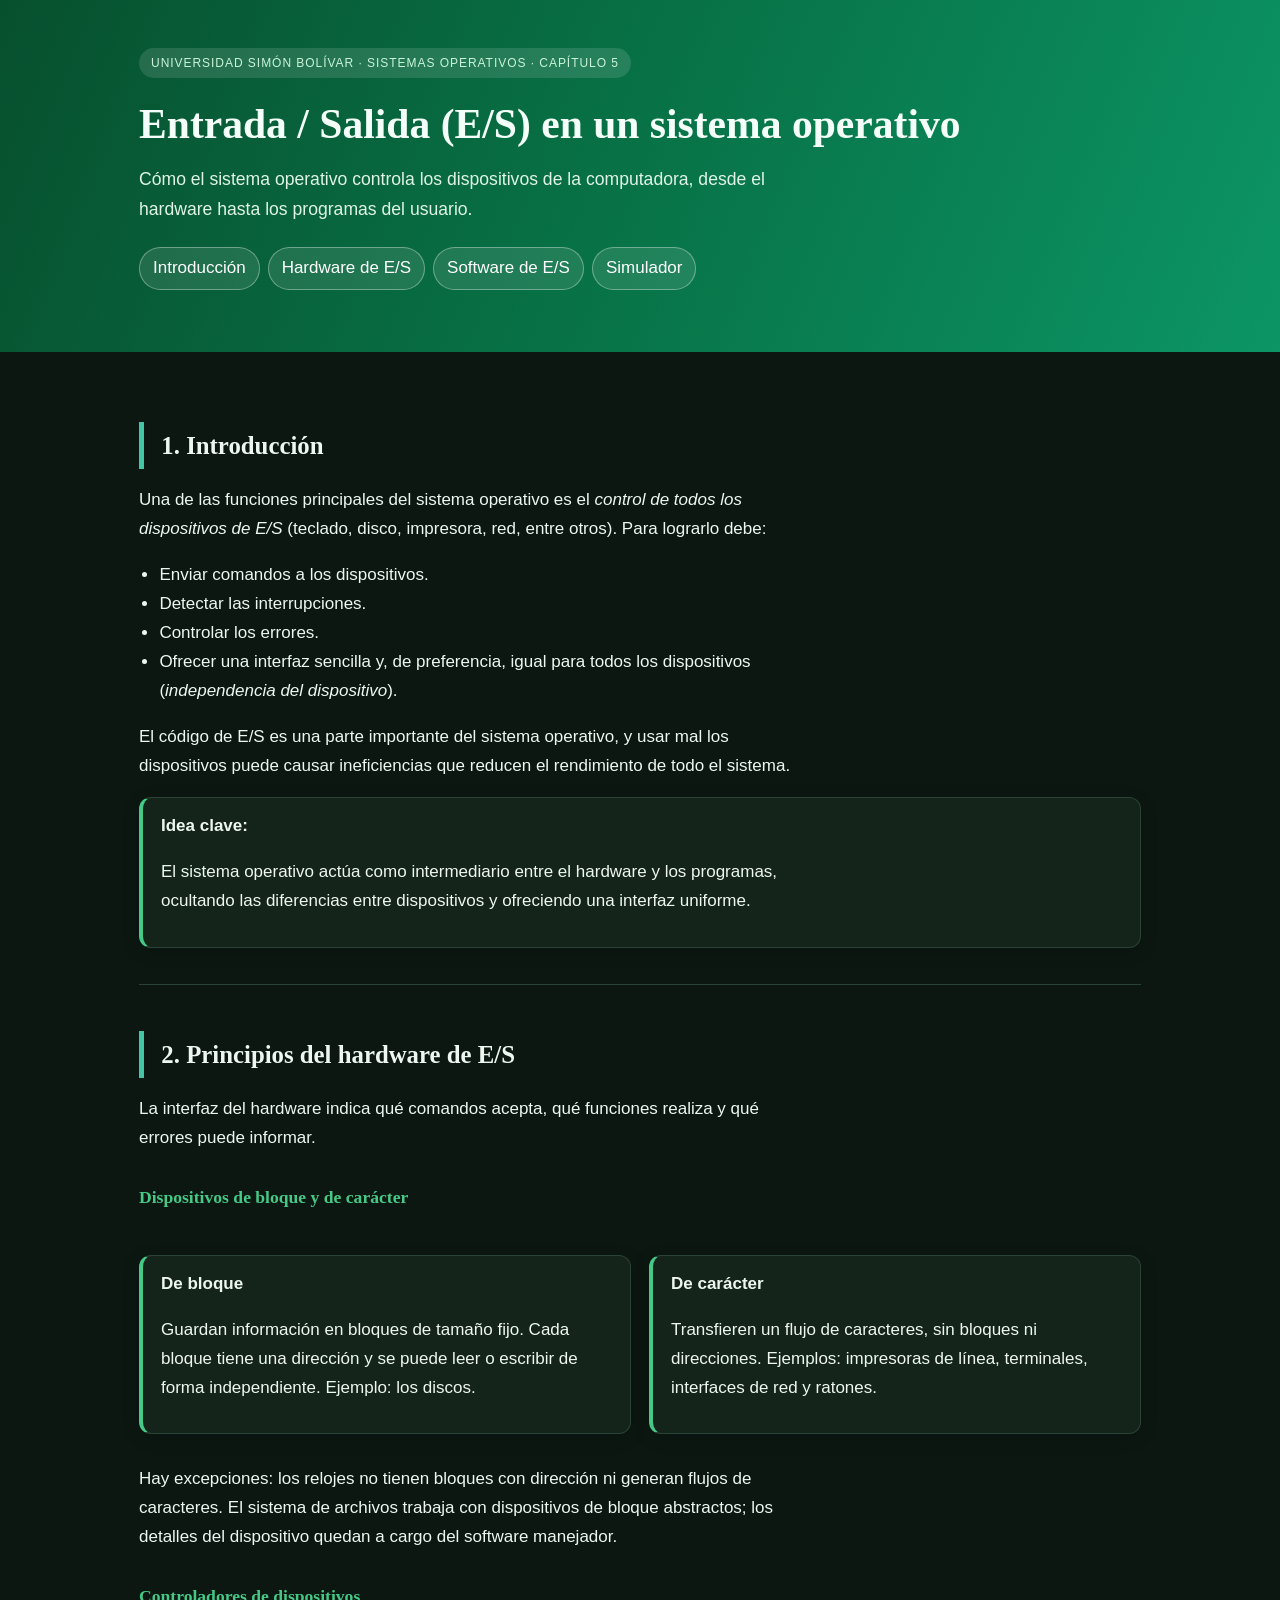
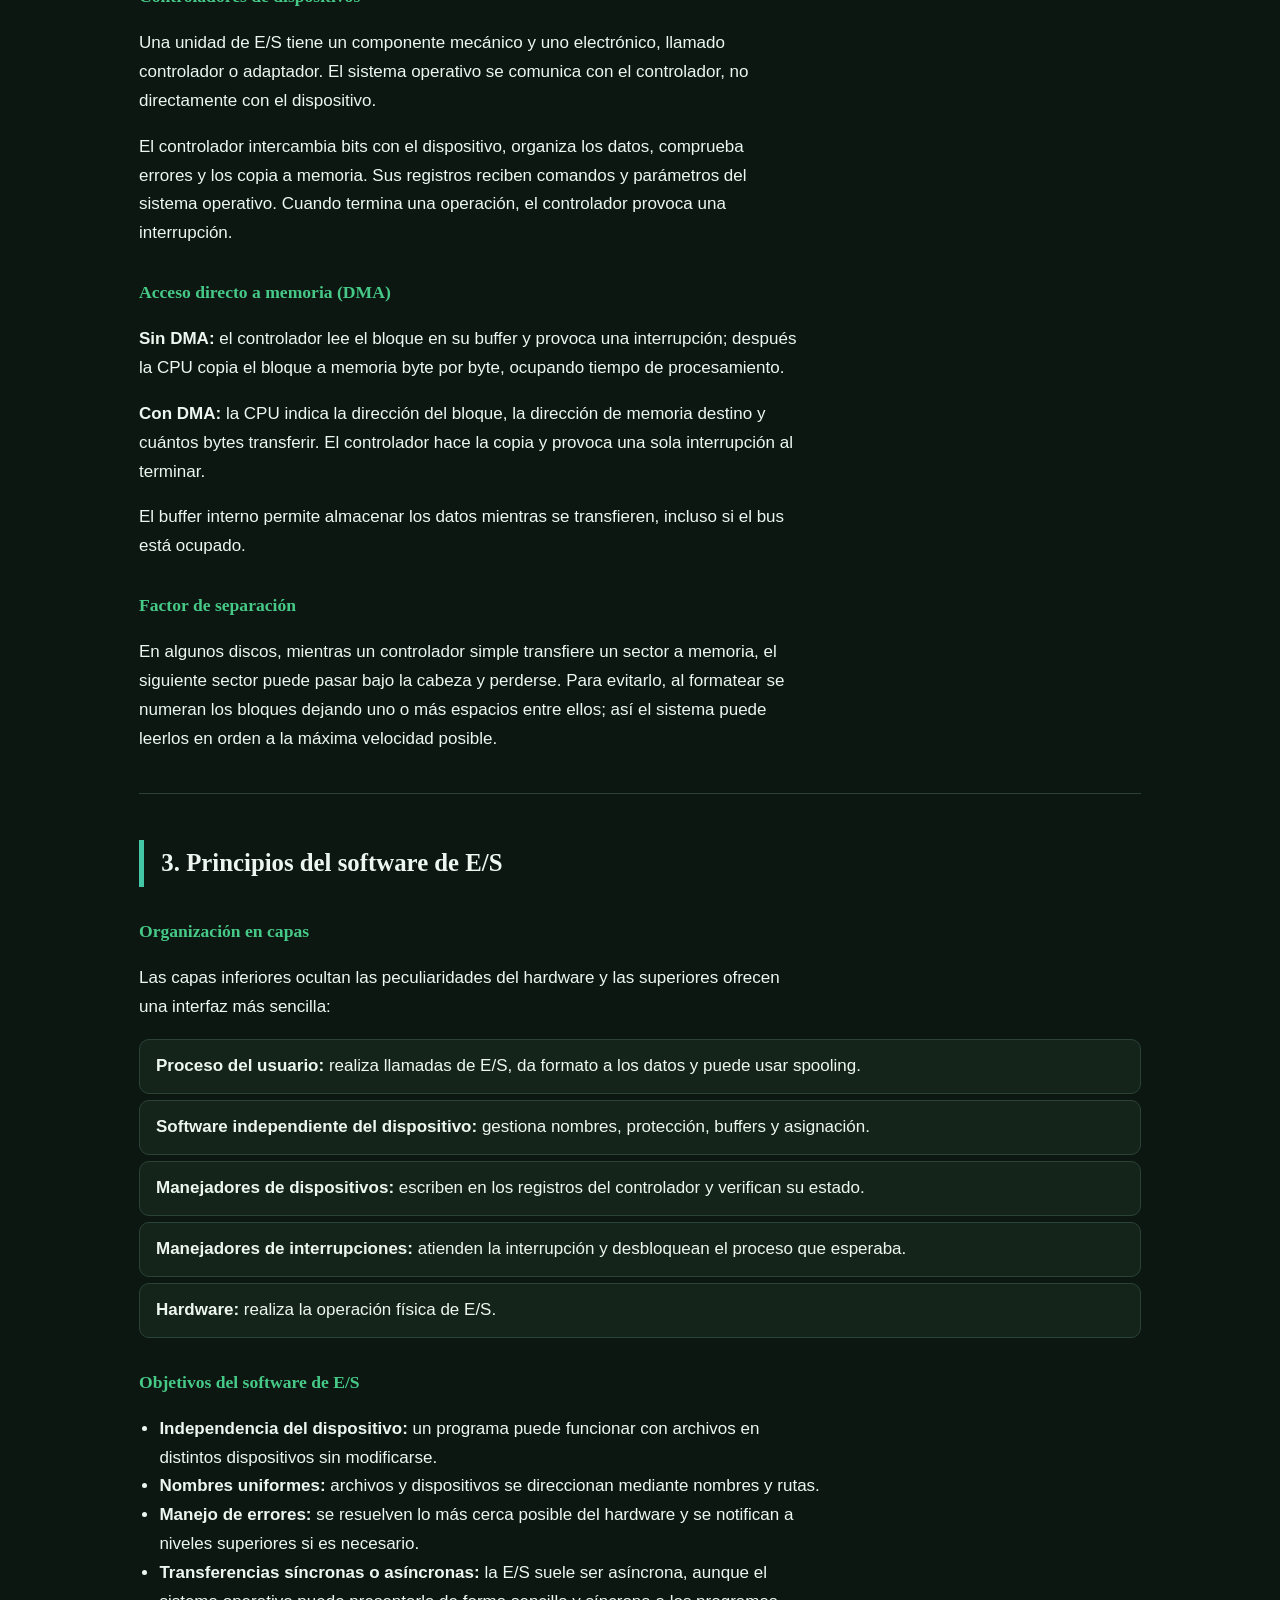
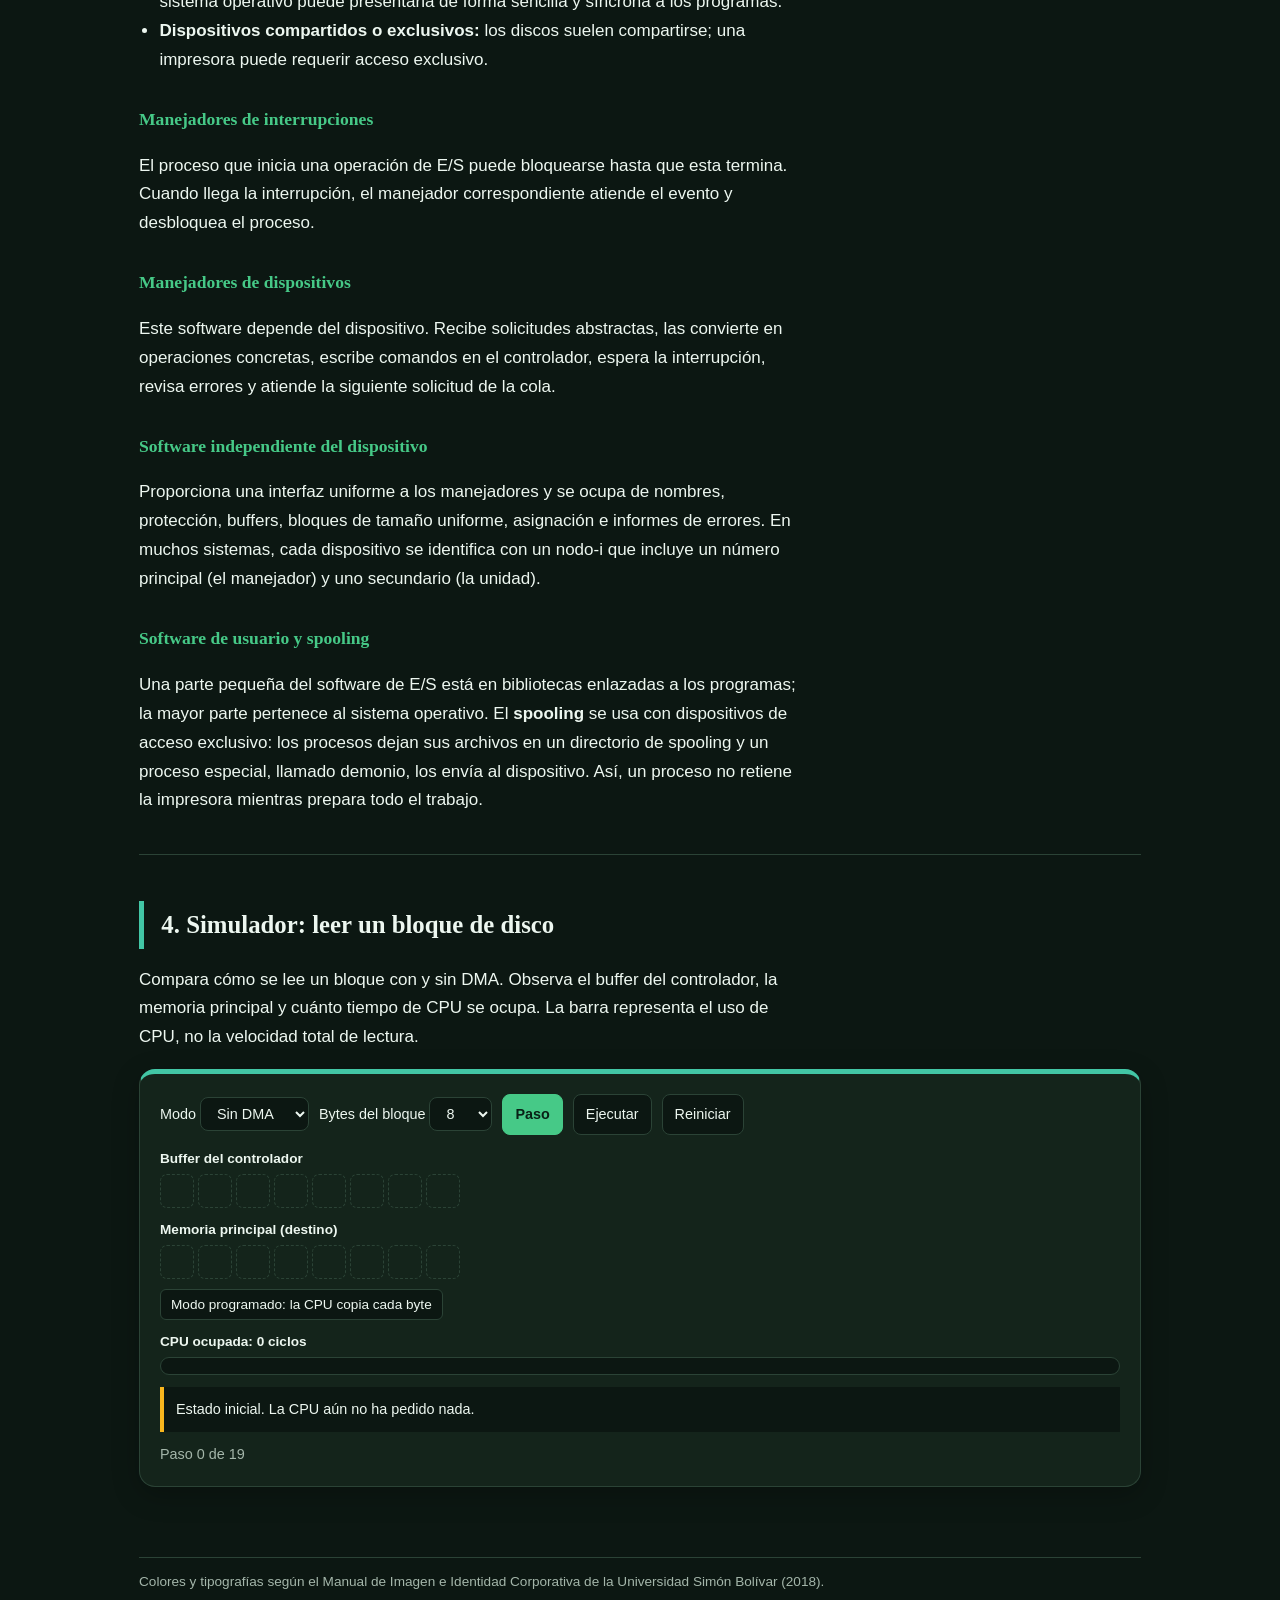
==== OVA ES/Index.html @ 35be3ac8 "mejora visuales" ====
<!DOCTYPE html>
<html lang="es">
<head>
  <meta charset="utf-8">
  <meta name="viewport" content="width=device-width, initial-scale=1">
  <title>Entrada / Salida en un sistema operativo</title>
  <link rel="stylesheet" href="partes/styles.css">
</head>
<body class="sim-page">
  <header class="hero">
    <div class="hero-inner">
      <div class="eyebrow">Universidad Simón Bolívar · Sistemas operativos · Capítulo 5</div>
      <h1>Entrada / Salida (E/S) en un sistema operativo</h1>
      <p class="lead">Cómo el sistema operativo controla los dispositivos de la computadora, desde el hardware hasta los programas del usuario.</p>
      <nav aria-label="Contenido del OVA">
        <div class="nav-links">
          <a href="#intro">Introducción</a>
          <a href="#hardware">Hardware de E/S</a>
          <a href="#software">Software de E/S</a>
          <a href="#simulador">Simulador</a>
        </div>
      </nav>
    </div>
  </header>

  <main class="index-wrap">
    <section id="intro">
      <h2>1. Introducción</h2>
      <p>Una de las funciones principales del sistema operativo es el <em>control de todos los dispositivos de E/S</em> (teclado, disco, impresora, red, entre otros). Para lograrlo debe:</p>
      <ul>
        <li>Enviar comandos a los dispositivos.</li>
        <li>Detectar las interrupciones.</li>
        <li>Controlar los errores.</li>
        <li>Ofrecer una interfaz sencilla y, de preferencia, igual para todos los dispositivos (<em>independencia del dispositivo</em>).</li>
      </ul>
      <p>El código de E/S es una parte importante del sistema operativo, y usar mal los dispositivos puede causar ineficiencias que reducen el rendimiento de todo el sistema.</p>
      <div class="box">
        <strong>Idea clave:</strong>
        <p>El sistema operativo actúa como intermediario entre el hardware y los programas, ocultando las diferencias entre dispositivos y ofreciendo una interfaz uniforme.</p>
      </div>
    </section>

    <section id="hardware">
      <h2>2. Principios del hardware de E/S</h2>
      <p>La interfaz del hardware indica qué comandos acepta, qué funciones realiza y qué errores puede informar.</p>

      <h3>Dispositivos de bloque y de carácter</h3>
      <div class="grid">
        <div class="box">
          <strong>De bloque</strong>
          <p>Guardan información en bloques de tamaño fijo. Cada bloque tiene una dirección y se puede leer o escribir de forma independiente. Ejemplo: los discos.</p>
        </div>
        <div class="box">
          <strong>De carácter</strong>
          <p>Transfieren un flujo de caracteres, sin bloques ni direcciones. Ejemplos: impresoras de línea, terminales, interfaces de red y ratones.</p>
        </div>
      </div>
      <p>Hay excepciones: los relojes no tienen bloques con dirección ni generan flujos de caracteres. El sistema de archivos trabaja con dispositivos de bloque abstractos; los detalles del dispositivo quedan a cargo del software manejador.</p>

      <h3>Controladores de dispositivos</h3>
      <p>Una unidad de E/S tiene un componente mecánico y uno electrónico, llamado controlador o adaptador. El sistema operativo se comunica con el controlador, no directamente con el dispositivo.</p>
      <p>El controlador intercambia bits con el dispositivo, organiza los datos, comprueba errores y los copia a memoria. Sus registros reciben comandos y parámetros del sistema operativo. Cuando termina una operación, el controlador provoca una interrupción.</p>

      <h3>Acceso directo a memoria (DMA)</h3>
      <p><strong>Sin DMA:</strong> el controlador lee el bloque en su buffer y provoca una interrupción; después la CPU copia el bloque a memoria byte por byte, ocupando tiempo de procesamiento.</p>
      <p><strong>Con DMA:</strong> la CPU indica la dirección del bloque, la dirección de memoria destino y cuántos bytes transferir. El controlador hace la copia y provoca una sola interrupción al terminar.</p>
      <p>El buffer interno permite almacenar los datos mientras se transfieren, incluso si el bus está ocupado.</p>

      <h3>Factor de separación</h3>
      <p>En algunos discos, mientras un controlador simple transfiere un sector a memoria, el siguiente sector puede pasar bajo la cabeza y perderse. Para evitarlo, al formatear se numeran los bloques dejando uno o más espacios entre ellos; así el sistema puede leerlos en orden a la máxima velocidad posible.</p>
    </section>

    <section id="software">
      <h2>3. Principios del software de E/S</h2>

      <h3>Organización en capas</h3>
      <p>Las capas inferiores ocultan las peculiaridades del hardware y las superiores ofrecen una interfaz más sencilla:</p>
      <div class="layers">
        <div class="item"><strong>Proceso del usuario:</strong> realiza llamadas de E/S, da formato a los datos y puede usar spooling.</div>
        <div class="item"><strong>Software independiente del dispositivo:</strong> gestiona nombres, protección, buffers y asignación.</div>
        <div class="item"><strong>Manejadores de dispositivos:</strong> escriben en los registros del controlador y verifican su estado.</div>
        <div class="item"><strong>Manejadores de interrupciones:</strong> atienden la interrupción y desbloquean el proceso que esperaba.</div>
        <div class="item"><strong>Hardware:</strong> realiza la operación física de E/S.</div>
      </div>

      <h3>Objetivos del software de E/S</h3>
      <ul>
        <li><strong>Independencia del dispositivo:</strong> un programa puede funcionar con archivos en distintos dispositivos sin modificarse.</li>
        <li><strong>Nombres uniformes:</strong> archivos y dispositivos se direccionan mediante nombres y rutas.</li>
        <li><strong>Manejo de errores:</strong> se resuelven lo más cerca posible del hardware y se notifican a niveles superiores si es necesario.</li>
        <li><strong>Transferencias síncronas o asíncronas:</strong> la E/S suele ser asíncrona, aunque el sistema operativo puede presentarla de forma sencilla y síncrona a los programas.</li>
        <li><strong>Dispositivos compartidos o exclusivos:</strong> los discos suelen compartirse; una impresora puede requerir acceso exclusivo.</li>
      </ul>

      <h3>Manejadores de interrupciones</h3>
      <p>El proceso que inicia una operación de E/S puede bloquearse hasta que esta termina. Cuando llega la interrupción, el manejador correspondiente atiende el evento y desbloquea el proceso.</p>

      <h3>Manejadores de dispositivos</h3>
      <p>Este software depende del dispositivo. Recibe solicitudes abstractas, las convierte en operaciones concretas, escribe comandos en el controlador, espera la interrupción, revisa errores y atiende la siguiente solicitud de la cola.</p>

      <h3>Software independiente del dispositivo</h3>
      <p>Proporciona una interfaz uniforme a los manejadores y se ocupa de nombres, protección, buffers, bloques de tamaño uniforme, asignación e informes de errores. En muchos sistemas, cada dispositivo se identifica con un nodo-i que incluye un número principal (el manejador) y uno secundario (la unidad).</p>

      <h3>Software de usuario y spooling</h3>
      <p>Una parte pequeña del software de E/S está en bibliotecas enlazadas a los programas; la mayor parte pertenece al sistema operativo. El <strong>spooling</strong> se usa con dispositivos de acceso exclusivo: los procesos dejan sus archivos en un directorio de spooling y un proceso especial, llamado demonio, los envía al dispositivo. Así, un proceso no retiene la impresora mientras prepara todo el trabajo.</p>
    </section>

    <section id="simulador">
      <h2>4. Simulador: leer un bloque de disco</h2>
      <p>Compara cómo se lee un bloque con y sin DMA. Observa el buffer del controlador, la memoria principal y cuánto tiempo de CPU se ocupa. La barra representa el uso de CPU, no la velocidad total de lectura.</p>

      <div class="sim">
        <div class="ctl">
          <label>Modo
            <select id="mode">
              <option value="nodma">Sin DMA</option>
              <option value="dma">Con DMA</option>
            </select>
          </label>
          <label>Bytes del bloque
            <select id="n">
              <option>4</option>
              <option selected>8</option>
              <option>12</option>
              <option>16</option>
            </select>
          </label>
          <button id="step" class="main">Paso</button>
          <button id="run">Ejecutar</button>
          <button id="reset">Reiniciar</button>
        </div>
        <div class="row"><b>Buffer del controlador</b><div class="cells" id="buf"></div></div>
        <div class="row"><b>Memoria principal (destino)</b><div class="cells" id="mem"></div></div>
        <div class="row regs" id="regs"></div>
        <div class="row"><b>CPU ocupada: <span id="cpuTxt">0</span> ciclos</b><div class="bar"><i id="cpuBar"></i></div></div>
        <div id="msg" aria-live="polite">Pulsa «Paso» o «Ejecutar» para comenzar.</div>
        <div id="res"></div>
      </div>
    </section>

    <footer>Colores y tipografías según el Manual de Imagen e Identidad Corporativa de la Universidad Simón Bolívar (2018).</footer>
  </main>

  <script>
    var $ = function(id){ return document.getElementById(id); };
    var steps = [], idx = 0, timer = null;

    function build() {
      stop();
      var n = Number($('n').value), dma = $('mode').value === 'dma';
      steps = [];
      var s = { buf: 0, mem: 0, cnt: n, addr: 0, cpu: 0, msg: 'Estado inicial. La CPU aún no ha pedido nada.' };
      function push(o){ s = Object.assign({}, s, o); steps.push(s); }
      steps.push(s);

      if (dma) {
        push({ cpu: s.cpu + 1, msg: 'La CPU escribe en el controlador la dirección del bloque en disco (1 ciclo).' });
        push({ cpu: s.cpu + 1, msg: 'La CPU escribe la dirección de memoria destino (1 ciclo más).' });
        push({ cpu: s.cpu + 1, msg: 'La CPU escribe el número de bytes por transferir (' + n + '). Con esto queda libre para otro trabajo.' });
        for (var i = 1; i <= n; i++) push({ buf: i, msg: 'El controlador lee el bloque a su buffer interno (' + i + '/' + n + '). La CPU está libre.' });
        push({ msg: 'El controlador comprueba la suma de verificación y confirma que no hubo errores de lectura.' });
        for (var j = 1; j <= n; j++) push({ mem: j, addr: j, cnt: n - j, msg: 'DMA copia el byte ' + j + ' a memoria, incrementa la dirección y decrementa el contador. La CPU sigue libre.' });
        push({ cpu: s.cpu + 1, msg: 'El contador llegó a 0: el controlador provoca una interrupción. El bloque ya está en memoria.' });
      } else {
        push({ cpu: s.cpu + 1, msg: 'La CPU envía el comando de lectura al controlador.' });
        for (var i = 1; i <= n; i++) push({ buf: i, msg: 'El controlador lee el bloque a su buffer interno (' + i + '/' + n + ').' });
        push({ msg: 'El controlador comprueba la suma de verificación y confirma que no hubo errores.' });
        push({ cpu: s.cpu + 1, msg: 'El controlador provoca una interrupción. El sistema operativo toma el control de la CPU.' });
        for (var j = 1; j <= n; j++) push({ mem: j, cpu: s.cpu + 1, msg: 'La CPU lee el byte ' + j + ' del registro del controlador y lo guarda en memoria.' });
      }

      idx = 0;
      draw();
    }

    function cells(el, k, n) {
      el.innerHTML = '';
      for (var i = 0; i < n; i++) {
        var d = document.createElement('div');
        d.className = 'c' + (i < k ? ' on' : '');
        d.textContent = i < k ? 'B' + (i + 1) : '';
        el.appendChild(d);
      }
    }

    function draw() {
      var n = Number($('n').value), s = steps[idx], totalCpu = steps[steps.length - 1].cpu;
      cells($('buf'), s.buf, n);
      cells($('mem'), s.mem, n);
      var dma = $('mode').value === 'dma';
      $('regs').innerHTML = dma
        ? '<span>Dirección DMA: ' + s.addr + '</span><span>Contador DMA: ' + s.cnt + '</span>'
        : '<span>Modo programado: la CPU copia cada byte</span>';
      $('cpuTxt').textContent = s.cpu;
      $('cpuBar').style.width = Math.min(100, (s.cpu / (n + 2)) * 100) + '%';
      $('msg').textContent = s.msg;
      var done = idx === steps.length - 1;
      $('res').textContent = done
        ? 'Terminado. Tiempo de CPU usado: ' + totalCpu + ' ciclos' + (dma ? ' (no crece con el tamaño del bloque).' : ' (crece con cada byte copiado).')
        : 'Paso ' + idx + ' de ' + (steps.length - 1);
    }

    function next() {
      if (idx < steps.length - 1) {
        idx += 1;
        draw();
        return true;
      }
      stop();
      return false;
    }

    function stop() {
      if (timer) {
        clearInterval(timer);
        timer = null;
        $('run').textContent = 'Ejecutar';
      }
    }

    $('step').onclick = function(){ stop(); next(); };
    $('run').onclick = function(){
      if (timer) { stop(); return; }
      if (idx >= steps.length - 1) idx = 0;
      $('run').textContent = 'Pausar';
      timer = setInterval(next, 500);
    };
    $('reset').onclick = build;
    $('mode').onchange = build;
    $('n').onchange = build;
    build();
  </script>
</body>
</html>
---- OVA ES/partes/styles.css ----
:root {
  --bg: #0c1712;
  --fg: #edf7f0;
  --mut: #a4b6aa;
  --card: #14241b;
  --line: #2b4336;
  --ac: #46c987;
  --ac2: #42c6a5;
  --warn: #f9b61d;
  --cpu: #ee7d2c;
  --ok: #09843b;
}

* { box-sizing: border-box; }
body {
  margin: 0;
  background: var(--bg);
  color: var(--fg);
  font: 17px/1.7 Helvetica, Arial, sans-serif;
}

body.sim-page {
  background: var(--bg);
}

.hero {
  color: #f3fff8;
  background: linear-gradient(112deg, #07502e 0%, #087448 52%, #0c9566 100%);
}
.hero-inner {
  max-width: 1050px;
  margin: 0 auto;
  padding: 48px 24px 42px;
}
.hero .eyebrow {
  color: #c9f4d9;
  background: rgba(255,255,255,.12);
}
.hero h1 {
  max-width: 900px;
  margin-top: .55em;
}
.hero .lead {
  max-width: 700px;
  color: #e0f4e8;
}
.hero nav { margin-top: 22px; }
.hero .nav-links { gap: 8px; }
.hero .nav-links a {
  padding: 6px 13px;
  border: 1px solid rgba(255,255,255,.35);
  border-radius: 999px;
  color: #fff;
  background: rgba(255,255,255,.1);
}
.hero .nav-links a:hover {
  background: rgba(255,255,255,.2);
  text-decoration: none;
}

.wrap {
  max-width: 820px;
  margin: 0 auto;
  padding: 36px 20px 90px;
}

.index-wrap {
  max-width: 1050px;
  margin: 0 auto;
  padding: 24px 24px 70px;
}

nav { margin-bottom: 20px; }
.nav-links {
  display: flex;
  flex-wrap: wrap;
  gap: 10px;
}
.nav-links a {
  color: var(--ac);
  text-decoration: none;
}
.nav-links a:hover { text-decoration: underline; }

.eyebrow {
  display: inline-block;
  font-size: .75rem;
  letter-spacing: .08em;
  text-transform: uppercase;
  color: var(--ac);
  background: rgba(9,132,59,.08);
  padding: 5px 12px;
  border-radius: 999px;
}

h1, h2, h3 {
  font-family: 'Palatino Linotype', Palatino, 'Book Antiqua', serif;
}

h1 {
  font-size: 2.6rem;
  line-height: 1.12;
  margin: .5em 0 .3em;
}

h2 {
  font-size: 1.55rem;
  margin: 1.7em 0 .6em;
  padding: .1em 0 .1em .7em;
  border-left: 5px solid var(--ac2);
}

.index-wrap section {
  padding: 4px 0 22px;
  border-bottom: 1px solid var(--line);
}
.index-wrap section:last-of-type { border-bottom: 0; }

h3 {
  font-size: 1.1rem;
  margin: 1.7em 0 .3em;
  color: var(--ac);
}

.lead {
  color: var(--mut);
  font-size: 1.1rem;
}

p, li { max-width: 70ch; }
ul { padding-left: 1.2em; }

.grid {
  display: grid;
  grid-template-columns: repeat(auto-fit, minmax(240px, 1fr));
  gap: 18px;
  margin-top: 28px;
}

.card {
  display: block;
  padding: 18px;
  border: 1px solid var(--line);
  border-left: 4px solid var(--ac2);
  background: var(--card);
  border-radius: 12px;
  color: var(--fg);
  text-decoration: none;
  box-shadow: 0 2px 10px rgba(0,0,0,.04);
  transition: transform .15s ease, border-color .15s ease;
}
.card:hover {
  transform: translateY(-2px);
  border-color: var(--ac);
}
.card strong { font-size: 1.15rem; }
.card p {
  margin: .5em 0 0;
  color: var(--mut);
}

.box {
  background: var(--card);
  border: 1px solid var(--line);
  border-left: 4px solid var(--ac);
  border-radius: 12px;
  padding: 14px 18px;
  margin: 14px 0;
  box-shadow: 0 4px 18px rgba(0,0,0,.16);
}

.layers {
  display: flex;
  flex-direction: column;
  gap: 6px;
  margin: 18px 0;
}
.layers .item {
  padding: 12px 16px;
  border: 1px solid var(--line);
  border-radius: 10px;
  background: var(--card);
}

.sim {
  background: var(--card);
  border: 1px solid var(--line);
  border-top: 5px solid var(--ac2);
  border-radius: 16px;
  padding: 20px;
  box-shadow: 0 8px 28px rgba(0,0,0,.24);
}
.ctl {
  display: flex;
  flex-wrap: wrap;
  gap: 10px;
  align-items: center;
  font-size: .9rem;
  margin-bottom: 12px;
}
.ctl select,
.ctl button {
  font: inherit;
  padding: 7px 12px;
  border-radius: 8px;
  border: 1px solid var(--line);
  background: var(--bg);
  color: var(--fg);
  cursor: pointer;
}
.ctl button.main {
  background: var(--ac);
  color: #092116;
  border-color: var(--ac);
  font-weight: 600;
}
.ctl button:hover { filter: brightness(1.12); }

.row {
  margin: 10px 0;
  font-size: .85rem;
}
.row b { display: block; margin-bottom: 4px; }

.cells {
  display: flex;
  flex-wrap: wrap;
  gap: 4px;
}
.c {
  width: 34px;
  height: 34px;
  border: 1px dashed var(--line);
  border-radius: 7px;
  display: grid;
  place-items: center;
  font-size: .75rem;
  color: var(--mut);
}
.c.on {
  background: var(--ok);
  color: #092116;
  border: 1px solid var(--ok);
  font-weight: 600;
}

.regs {
  display: flex;
  gap: 18px;
  flex-wrap: wrap;
}
.regs span {
  background: var(--bg);
  border: 1px solid var(--line);
  border-radius: 6px;
  padding: 3px 10px;
}

.bar {
  height: 18px;
  background: var(--bg);
  border: 1px solid var(--line);
  border-radius: 99px;
  overflow: hidden;
}
.bar i {
  display: block;
  height: 100%;
  background: linear-gradient(90deg, var(--warn), var(--cpu));
  width: 0;
  transition: width .25s;
}

#msg {
  margin-top: 12px;
  padding: 10px 12px;
  border-left: 4px solid var(--warn);
  background: var(--bg);
  font-size: .9rem;
  min-height: 3em;
}
#res {
  font-size: .9rem;
  margin-top: 10px;
  color: var(--mut);
}

footer {
  margin-top: 48px;
  padding-top: 12px;
  border-top: 1px solid var(--line);
  color: var(--mut);
  font-size: .85rem;
}

.index-footer {
  margin-top: 40px;
  padding-top: 18px;
  border-top: 1px solid var(--line);
  color: var(--mut);
  font-size: .9rem;
}

nav a {
  color: var(--ac);
  text-decoration: none;
}

@media (prefers-reduced-motion: reduce) {
  .bar i { transition: none; }
}
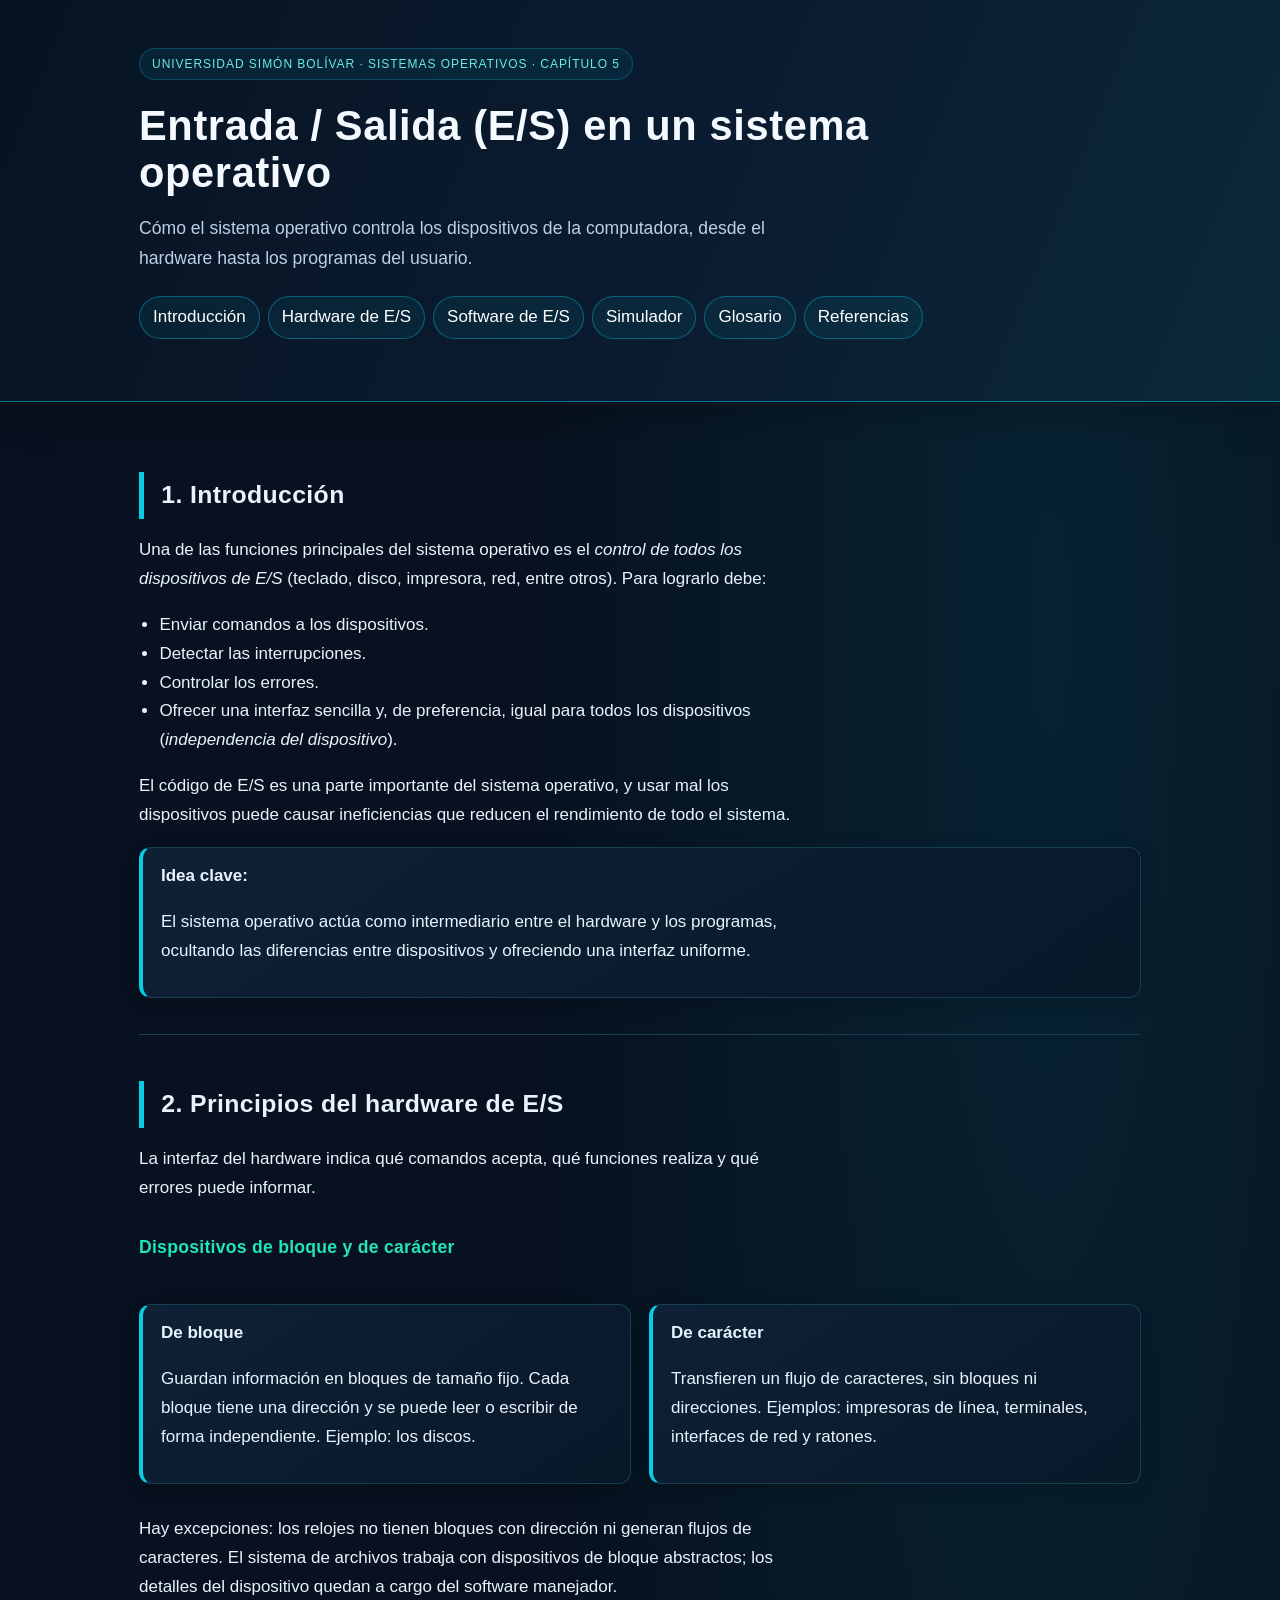
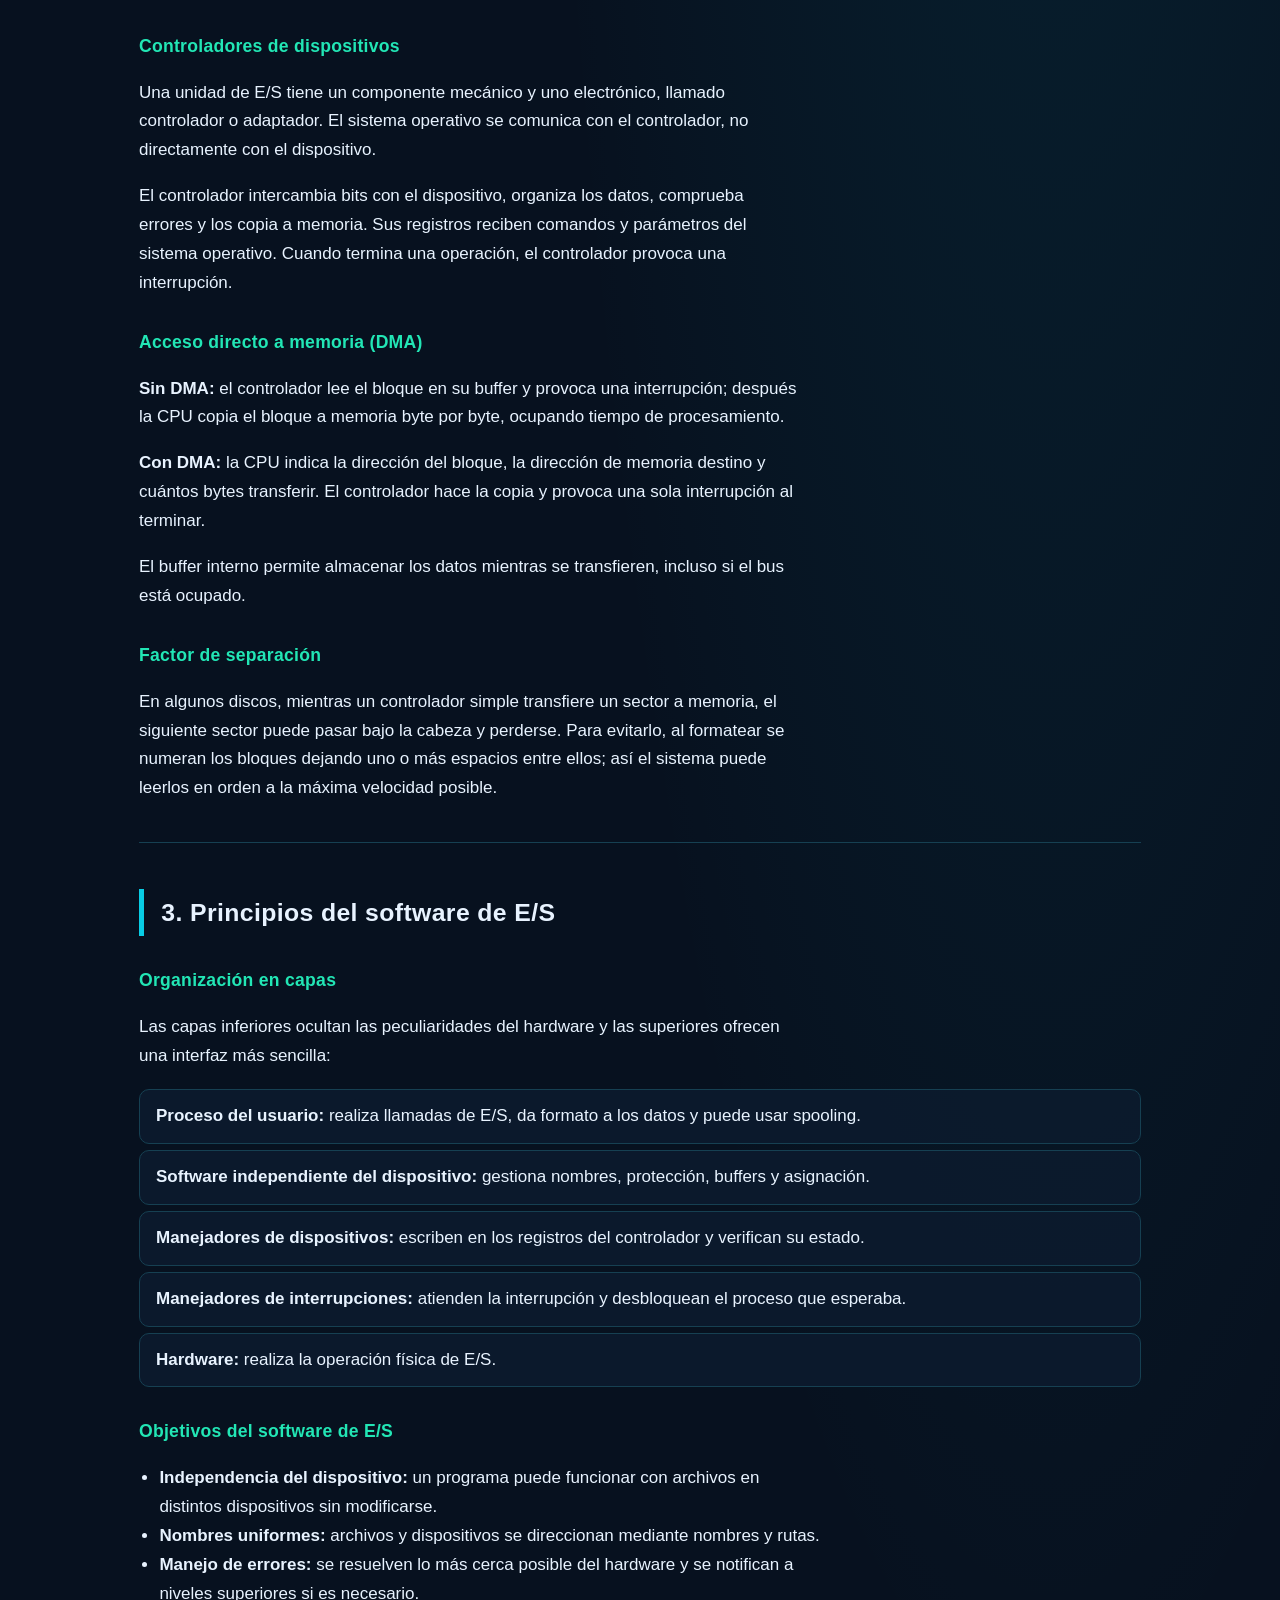
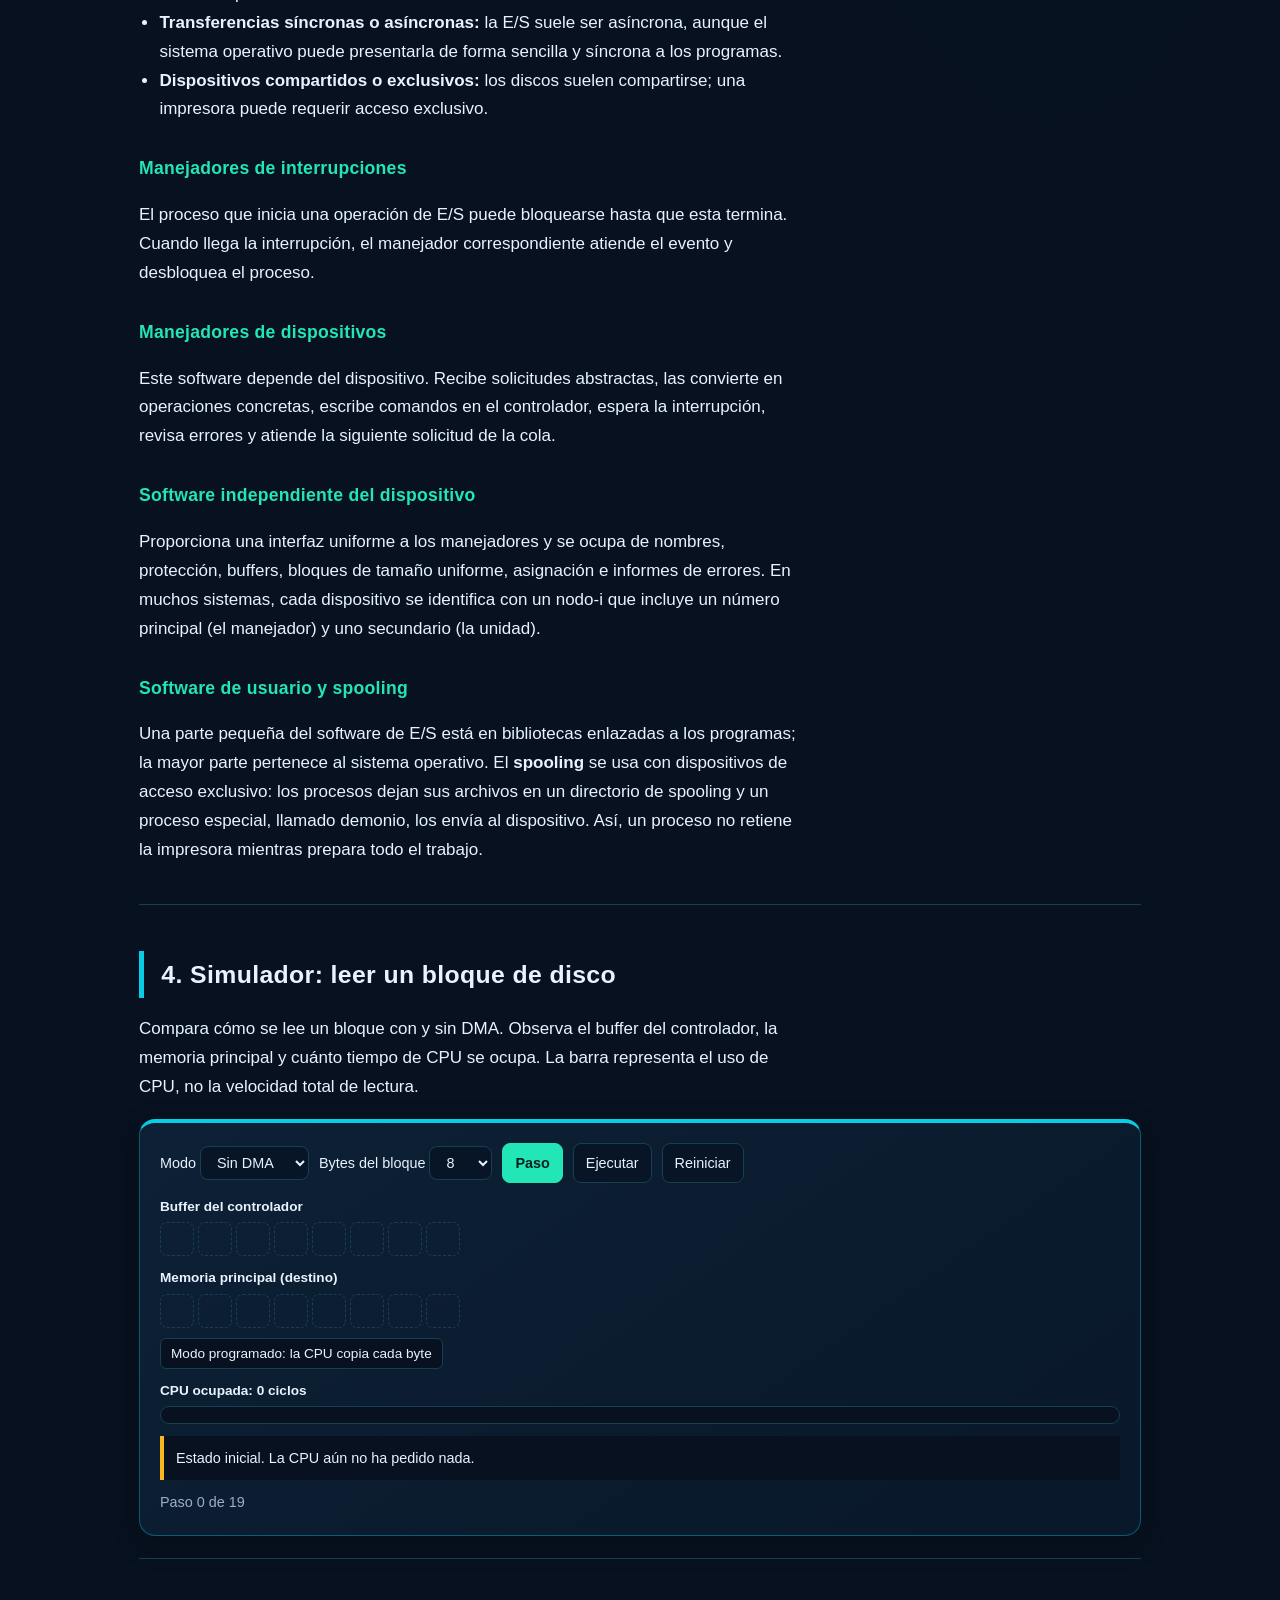
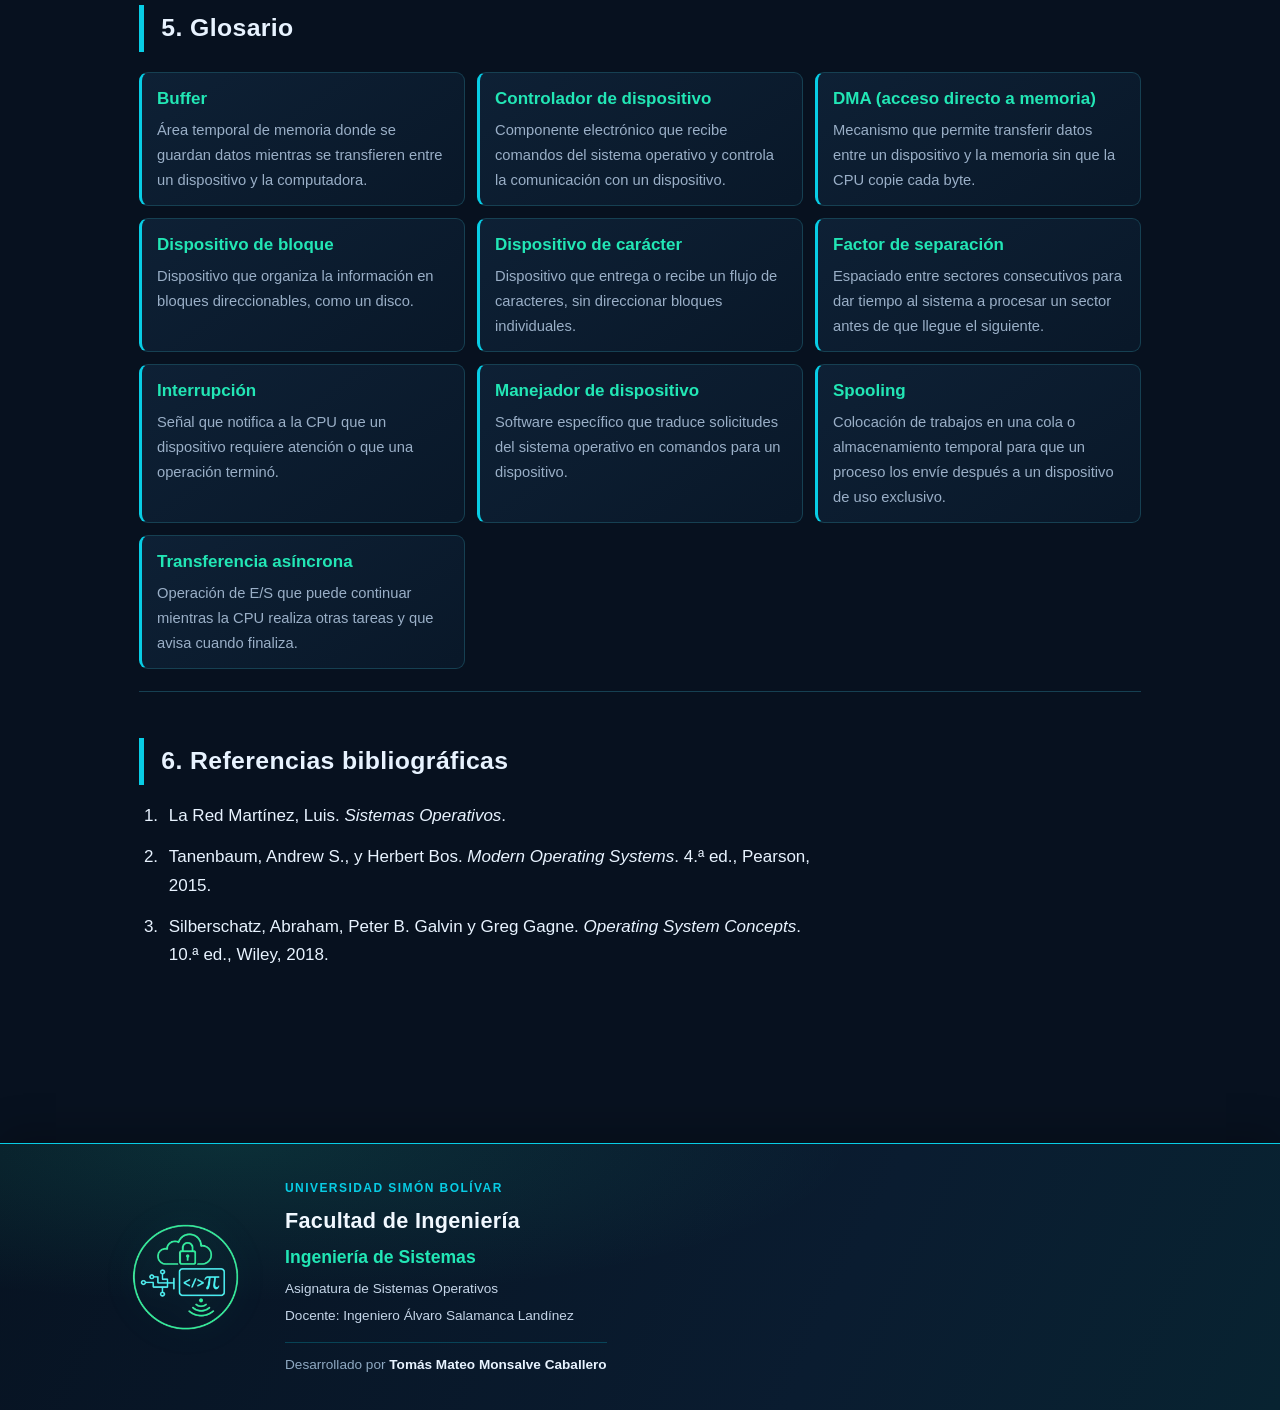
==== commit a836ed5d: "V2" ====
--- a/OVA ES/Index.html
+++ b/OVA ES/Index.html
@@ -4,7 +4,7 @@
   <meta charset="utf-8">
   <meta name="viewport" content="width=device-width, initial-scale=1">
   <title>Entrada / Salida en un sistema operativo</title>
-  <link rel="stylesheet" href="partes/styles.css">
+  <link rel="stylesheet" href="styles.css">
 </head>
 <body class="sim-page">
   <header class="hero">
@@ -18,6 +18,8 @@
           <a href="#hardware">Hardware de E/S</a>
           <a href="#software">Software de E/S</a>
           <a href="#simulador">Simulador</a>
+          <a href="#glosario">Glosario</a>
+          <a href="#referencias">Referencias</a>
         </div>
       </nav>
     </div>
@@ -138,8 +140,76 @@
       </div>
     </section>
 
-    <footer>Colores y tipografías según el Manual de Imagen e Identidad Corporativa de la Universidad Simón Bolívar (2018).</footer>
+    <section id="glosario">
+      <h2>5. Glosario</h2>
+      <dl class="glossary">
+        <div>
+          <dt>Buffer</dt>
+          <dd>Área temporal de memoria donde se guardan datos mientras se transfieren entre un dispositivo y la computadora.</dd>
+        </div>
+        <div>
+          <dt>Controlador de dispositivo</dt>
+          <dd>Componente electrónico que recibe comandos del sistema operativo y controla la comunicación con un dispositivo.</dd>
+        </div>
+        <div>
+          <dt>DMA (acceso directo a memoria)</dt>
+          <dd>Mecanismo que permite transferir datos entre un dispositivo y la memoria sin que la CPU copie cada byte.</dd>
+        </div>
+        <div>
+          <dt>Dispositivo de bloque</dt>
+          <dd>Dispositivo que organiza la información en bloques direccionables, como un disco.</dd>
+        </div>
+        <div>
+          <dt>Dispositivo de carácter</dt>
+          <dd>Dispositivo que entrega o recibe un flujo de caracteres, sin direccionar bloques individuales.</dd>
+        </div>
+        <div>
+          <dt>Factor de separación</dt>
+          <dd>Espaciado entre sectores consecutivos para dar tiempo al sistema a procesar un sector antes de que llegue el siguiente.</dd>
+        </div>
+        <div>
+          <dt>Interrupción</dt>
+          <dd>Señal que notifica a la CPU que un dispositivo requiere atención o que una operación terminó.</dd>
+        </div>
+        <div>
+          <dt>Manejador de dispositivo</dt>
+          <dd>Software específico que traduce solicitudes del sistema operativo en comandos para un dispositivo.</dd>
+        </div>
+        <div>
+          <dt>Spooling</dt>
+          <dd>Colocación de trabajos en una cola o almacenamiento temporal para que un proceso los envíe después a un dispositivo de uso exclusivo.</dd>
+        </div>
+        <div>
+          <dt>Transferencia asíncrona</dt>
+          <dd>Operación de E/S que puede continuar mientras la CPU realiza otras tareas y que avisa cuando finaliza.</dd>
+        </div>
+      </dl>
+    </section>
+
+    <section id="referencias">
+      <h2>6. Referencias bibliográficas</h2>
+      <ol class="references">
+        <li>La Red Martínez, Luis. <cite>Sistemas Operativos</cite>.</li>
+        <li>Tanenbaum, Andrew S., y Herbert Bos. <cite>Modern Operating Systems</cite>. 4.ª ed., Pearson, 2015.</li>
+        <li>Silberschatz, Abraham, Peter B. Galvin y Greg Gagne. <cite>Operating System Concepts</cite>. 10.ª ed., Wiley, 2018.</li>
+      </ol>
+    </section>
+
   </main>
+
+  <footer class="project-footer">
+    <div class="footer-inner">
+      <img class="footer-logo" src="logosist-removebg-preview.png" alt="Logo de Ingeniería de Sistemas">
+      <div class="footer-copy">
+        <p class="footer-eyebrow">Universidad Simón Bolívar</p>
+        <h2>Facultad de Ingeniería</h2>
+        <p class="footer-program">Ingeniería de Sistemas</p>
+        <p>Asignatura de Sistemas Operativos</p>
+        <p>Docente: Ingeniero Álvaro Salamanca Landínez</p>
+        <p class="footer-developer">Desarrollado por <strong>Tomás Mateo Monsalve Caballero</strong></p>
+      </div>
+    </div>
+  </footer>
 
   <script>
     var $ = function(id){ return document.getElementById(id); };
--- a/OVA ES/styles.css
+++ b/OVA ES/styles.css
@@ -0,0 +1,422 @@
+:root {
+  --bg: #07111f;
+  --fg: #e8f3ff;
+  --mut: #9aafc7;
+  --card: #0c1b2e;
+  --line: #164052;
+  --ac: #22e6b5;
+  --ac2: #08cde5;
+  --warn: #f9b61d;
+  --cpu: #ee7d2c;
+  --ok: #09843b;
+}
+
+* { box-sizing: border-box; }
+body {
+  margin: 0;
+  background:
+    radial-gradient(ellipse at 82% 10%, rgba(0, 205, 229, .09), transparent 35%),
+    var(--bg);
+  color: var(--fg);
+  font: 17px/1.7 Helvetica, Arial, sans-serif;
+}
+
+body.sim-page {
+  background-color: var(--bg);
+}
+
+.hero {
+  color: #f3f9ff;
+  background: linear-gradient(112deg, #071322 0%, #0b1c31 58%, #0a2939 100%);
+  border-bottom: 1px solid rgba(8, 205, 229, .55);
+  box-shadow: 0 12px 36px rgba(0, 0, 0, .22);
+}
+.hero-inner {
+  max-width: 1050px;
+  margin: 0 auto;
+  padding: 48px 24px 42px;
+}
+.hero .eyebrow {
+  color: #6de9e2;
+  background: rgba(8, 205, 229, .08);
+  border: 1px solid rgba(8, 205, 229, .24);
+}
+.hero h1 {
+  max-width: 900px;
+  margin-top: .55em;
+}
+.hero .lead {
+  max-width: 700px;
+  color: #bdcfe3;
+}
+.hero nav { margin-top: 22px; }
+.hero .nav-links { gap: 8px; }
+.hero .nav-links a {
+  padding: 6px 13px;
+  border: 1px solid rgba(8, 205, 229, .38);
+  border-radius: 999px;
+  color: #fff;
+  background: rgba(8, 205, 229, .07);
+}
+.hero .nav-links a:hover {
+  background: rgba(8, 205, 229, .18);
+  text-decoration: none;
+}
+
+.wrap {
+  max-width: 820px;
+  margin: 0 auto;
+  padding: 36px 20px 90px;
+}
+
+.index-wrap {
+  max-width: 1050px;
+  margin: 0 auto;
+  padding: 24px 24px 70px;
+}
+
+nav { margin-bottom: 20px; }
+.nav-links {
+  display: flex;
+  flex-wrap: wrap;
+  gap: 10px;
+}
+.nav-links a {
+  color: var(--ac);
+  text-decoration: none;
+}
+.nav-links a:hover { text-decoration: underline; }
+
+.eyebrow {
+  display: inline-block;
+  font-size: .75rem;
+  letter-spacing: .08em;
+  text-transform: uppercase;
+  color: var(--ac);
+  background: rgba(9,132,59,.08);
+  padding: 5px 12px;
+  border-radius: 999px;
+}
+
+h1, h2, h3 {
+  font-family: 'Trebuchet MS', Arial, sans-serif;
+  letter-spacing: .015em;
+}
+
+h1 {
+  font-size: 2.6rem;
+  line-height: 1.12;
+  margin: .5em 0 .3em;
+}
+
+h2 {
+  font-size: 1.55rem;
+  margin: 1.7em 0 .6em;
+  padding: .1em 0 .1em .7em;
+  border-left: 5px solid var(--ac2);
+}
+
+.index-wrap section {
+  padding: 4px 0 22px;
+  border-bottom: 1px solid var(--line);
+}
+.index-wrap section:last-of-type { border-bottom: 0; }
+
+h3 {
+  font-size: 1.1rem;
+  margin: 1.7em 0 .3em;
+  color: var(--ac);
+}
+
+.lead {
+  color: var(--mut);
+  font-size: 1.1rem;
+}
+
+p, li { max-width: 70ch; }
+ul { padding-left: 1.2em; }
+
+.grid {
+  display: grid;
+  grid-template-columns: repeat(auto-fit, minmax(240px, 1fr));
+  gap: 18px;
+  margin-top: 28px;
+}
+
+.card {
+  display: block;
+  padding: 18px;
+  border: 1px solid var(--line);
+  border-left: 4px solid var(--ac2);
+  background: var(--card);
+  border-radius: 12px;
+  color: var(--fg);
+  text-decoration: none;
+  box-shadow: 0 2px 10px rgba(0,0,0,.04);
+  transition: transform .15s ease, border-color .15s ease;
+}
+.card:hover {
+  transform: translateY(-2px);
+  border-color: var(--ac);
+}
+.card strong { font-size: 1.15rem; }
+.card p {
+  margin: .5em 0 0;
+  color: var(--mut);
+}
+
+.box {
+  background: linear-gradient(145deg, rgba(14, 33, 54, .96), rgba(9, 24, 41, .96));
+  border: 1px solid var(--line);
+  border-left: 4px solid var(--ac2);
+  border-radius: 12px;
+  padding: 14px 18px;
+  margin: 14px 0;
+  box-shadow: 0 4px 18px rgba(0,0,0,.16);
+}
+
+.layers {
+  display: flex;
+  flex-direction: column;
+  gap: 6px;
+  margin: 18px 0;
+}
+.layers .item {
+  padding: 12px 16px;
+  border: 1px solid var(--line);
+  border-radius: 10px;
+  background: rgba(12, 27, 46, .88);
+}
+
+.glossary {
+  display: grid;
+  grid-template-columns: repeat(auto-fit, minmax(250px, 1fr));
+  gap: 12px;
+  margin: 20px 0 0;
+}
+.glossary > div {
+  padding: 12px 15px;
+  border: 1px solid var(--line);
+  border-left: 3px solid var(--ac2);
+  border-radius: 9px;
+  background: linear-gradient(145deg, rgba(14, 33, 54, .96), rgba(9, 24, 41, .96));
+}
+.glossary dt {
+  margin-bottom: 4px;
+  color: var(--ac);
+  font-weight: 700;
+}
+.glossary dd {
+  margin: 0;
+  color: var(--mut);
+  font-size: .92rem;
+}
+.references {
+  display: flex;
+  flex-direction: column;
+  gap: 12px;
+  padding-left: 1.4em;
+}
+.references li {
+  padding-left: .35em;
+}
+.references cite {
+  color: #e8f3ff;
+}
+
+.sim {
+  background: linear-gradient(145deg, #0d2035, #09182a);
+  border: 1px solid rgba(8, 205, 229, .36);
+  border-top: 4px solid var(--ac2);
+  border-radius: 16px;
+  padding: 20px;
+  box-shadow: 0 8px 28px rgba(0,0,0,.24);
+}
+.ctl {
+  display: flex;
+  flex-wrap: wrap;
+  gap: 10px;
+  align-items: center;
+  font-size: .9rem;
+  margin-bottom: 12px;
+}
+.ctl select,
+.ctl button {
+  font: inherit;
+  padding: 7px 12px;
+  border-radius: 8px;
+  border: 1px solid var(--line);
+  background: #081526;
+  color: var(--fg);
+  cursor: pointer;
+}
+.ctl button.main {
+  background: var(--ac);
+  color: #05201f;
+  border-color: var(--ac);
+  font-weight: 600;
+}
+.ctl button:hover { filter: brightness(1.12); }
+
+.row {
+  margin: 10px 0;
+  font-size: .85rem;
+}
+.row b { display: block; margin-bottom: 4px; }
+
+.cells {
+  display: flex;
+  flex-wrap: wrap;
+  gap: 4px;
+}
+.c {
+  width: 34px;
+  height: 34px;
+  border: 1px dashed var(--line);
+  border-radius: 7px;
+  display: grid;
+  place-items: center;
+  font-size: .75rem;
+  color: var(--mut);
+}
+.c.on {
+  background: linear-gradient(135deg, var(--ac), var(--ac2));
+  color: #061827;
+  border: 1px solid var(--ac2);
+  font-weight: 600;
+}
+
+.regs {
+  display: flex;
+  gap: 18px;
+  flex-wrap: wrap;
+}
+.regs span {
+  background: var(--bg);
+  border: 1px solid var(--line);
+  border-radius: 6px;
+  padding: 3px 10px;
+}
+
+.bar {
+  height: 18px;
+  background: var(--bg);
+  border: 1px solid var(--line);
+  border-radius: 99px;
+  overflow: hidden;
+}
+.bar i {
+  display: block;
+  height: 100%;
+  background: linear-gradient(90deg, var(--warn), var(--cpu));
+  width: 0;
+  transition: width .25s;
+}
+
+#msg {
+  margin-top: 12px;
+  padding: 10px 12px;
+  border-left: 4px solid var(--warn);
+  background: var(--bg);
+  font-size: .9rem;
+  min-height: 3em;
+}
+#res {
+  font-size: .9rem;
+  margin-top: 10px;
+  color: var(--mut);
+}
+
+footer {
+  margin-top: 48px;
+  padding-top: 12px;
+  border-top: 1px solid var(--line);
+  color: var(--mut);
+  font-size: .85rem;
+}
+
+.project-footer {
+  margin: 64px 0 0;
+  padding: 30px 24px;
+  border-top: 1px solid var(--ac2);
+  background:
+    radial-gradient(ellipse at 18% 0%, rgba(34, 230, 181, .12), transparent 42%),
+    linear-gradient(115deg, #071322, #0a1c30 65%, #082331);
+  box-shadow: 0 -12px 36px rgba(0, 0, 0, .2);
+}
+.footer-inner {
+  display: flex;
+  align-items: center;
+  gap: 28px;
+  max-width: 1050px;
+  margin: 0 auto;
+}
+.footer-logo {
+  display: block;
+  flex: 0 0 auto;
+  width: 142px;
+  height: 142px;
+  object-fit: contain;
+  filter: drop-shadow(0 0 16px rgba(34, 230, 181, .18));
+}
+.footer-copy {
+  min-width: 0;
+}
+.footer-copy p {
+  margin: 4px 0;
+  color: #c5d5e8;
+}
+.footer-copy .footer-eyebrow {
+  color: var(--ac2);
+  font-size: .75rem;
+  font-weight: 700;
+  letter-spacing: .12em;
+  text-transform: uppercase;
+}
+.footer-copy h2 {
+  margin: 2px 0;
+  padding: 0;
+  border: 0;
+  color: #f1f8ff;
+  font-size: 1.35rem;
+}
+.footer-copy .footer-program {
+  color: var(--ac);
+  font-size: 1.1rem;
+  font-weight: 700;
+}
+.footer-copy .footer-developer {
+  margin-top: 14px;
+  padding-top: 10px;
+  border-top: 1px solid rgba(8, 205, 229, .24);
+  color: #8fa9c2;
+}
+.footer-developer strong {
+  color: #e8f3ff;
+}
+
+.index-footer {
+  margin-top: 40px;
+  padding-top: 18px;
+  border-top: 1px solid var(--line);
+  color: var(--mut);
+  font-size: .9rem;
+}
+
+nav a {
+  color: var(--ac);
+  text-decoration: none;
+}
+
+@media (prefers-reduced-motion: reduce) {
+  .bar i { transition: none; }
+}
+
+@media (max-width: 560px) {
+  .hero-inner { padding: 32px 18px; }
+  .index-wrap { padding-right: 18px; padding-left: 18px; }
+  h1 { font-size: 2.1rem; }
+  .project-footer { padding: 26px 18px; }
+  .footer-inner { align-items: flex-start; gap: 18px; }
+  .footer-logo { width: 82px; height: 82px; }
+}
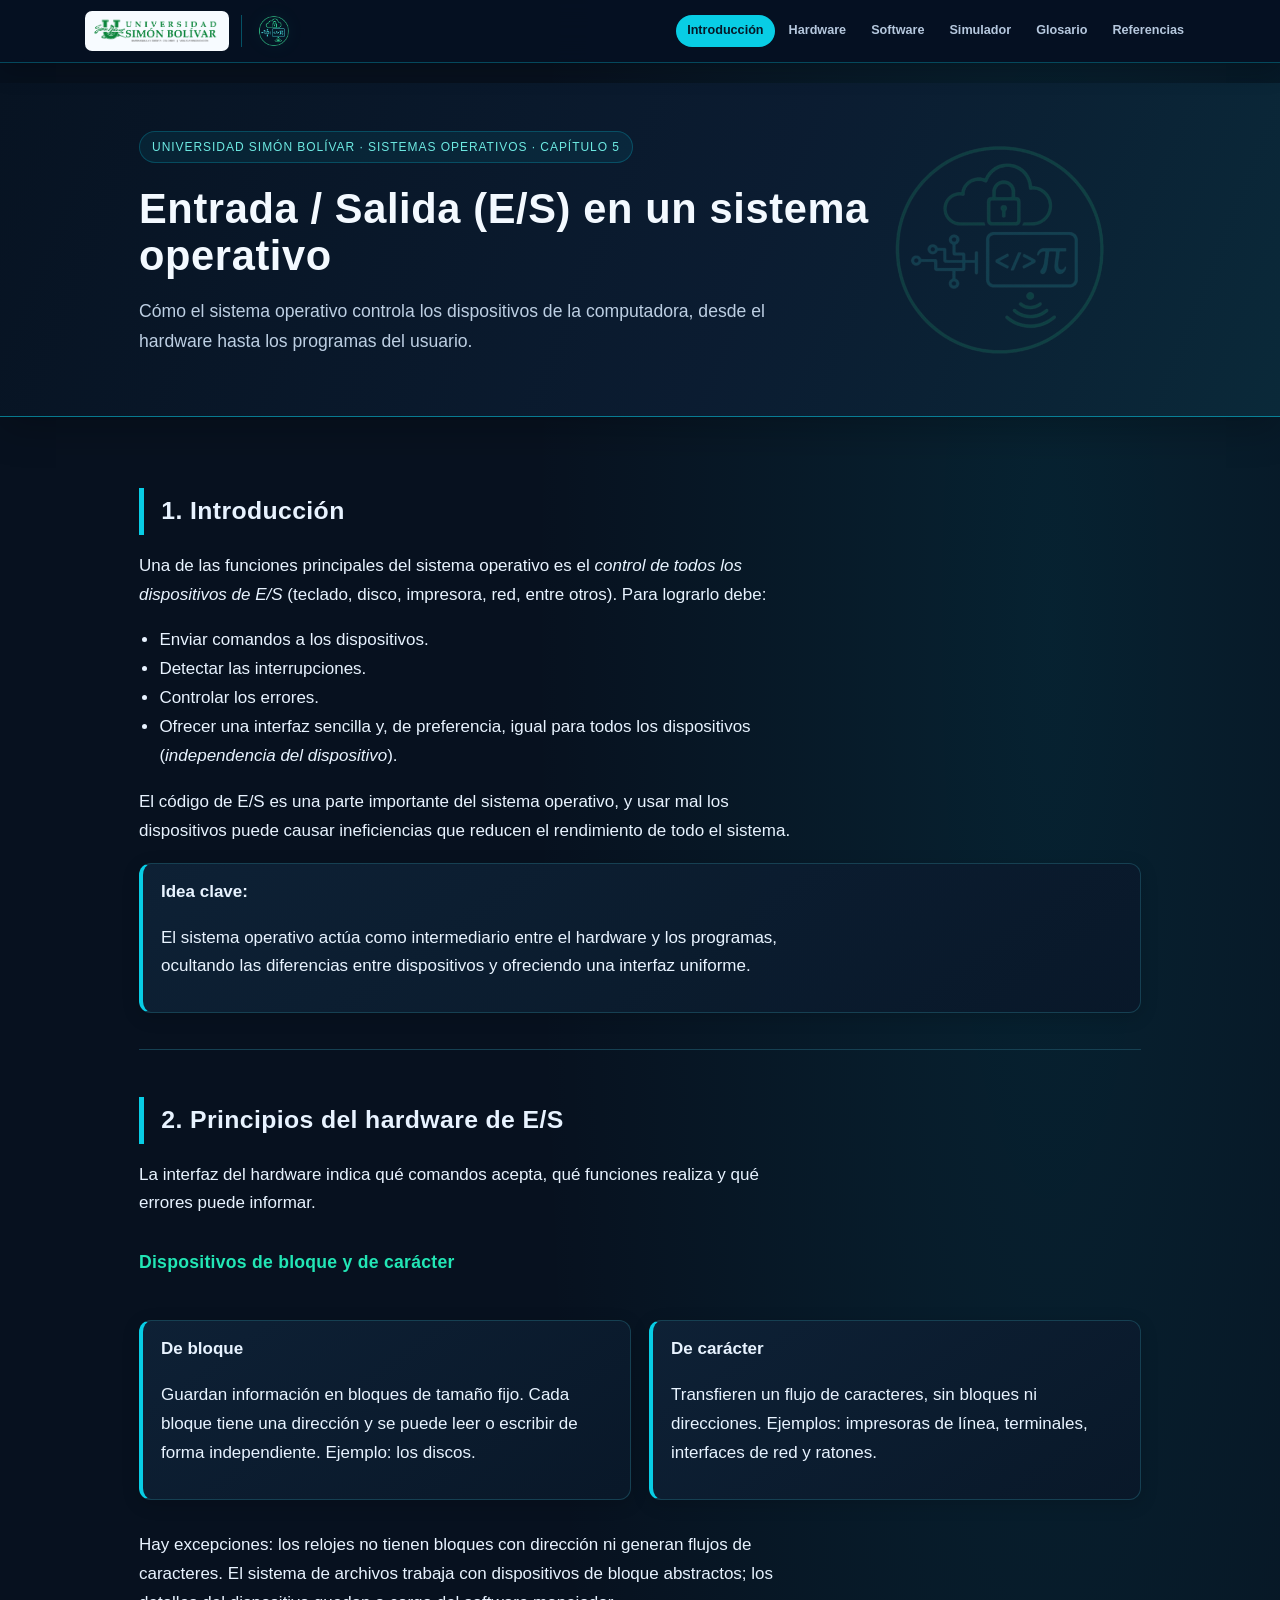
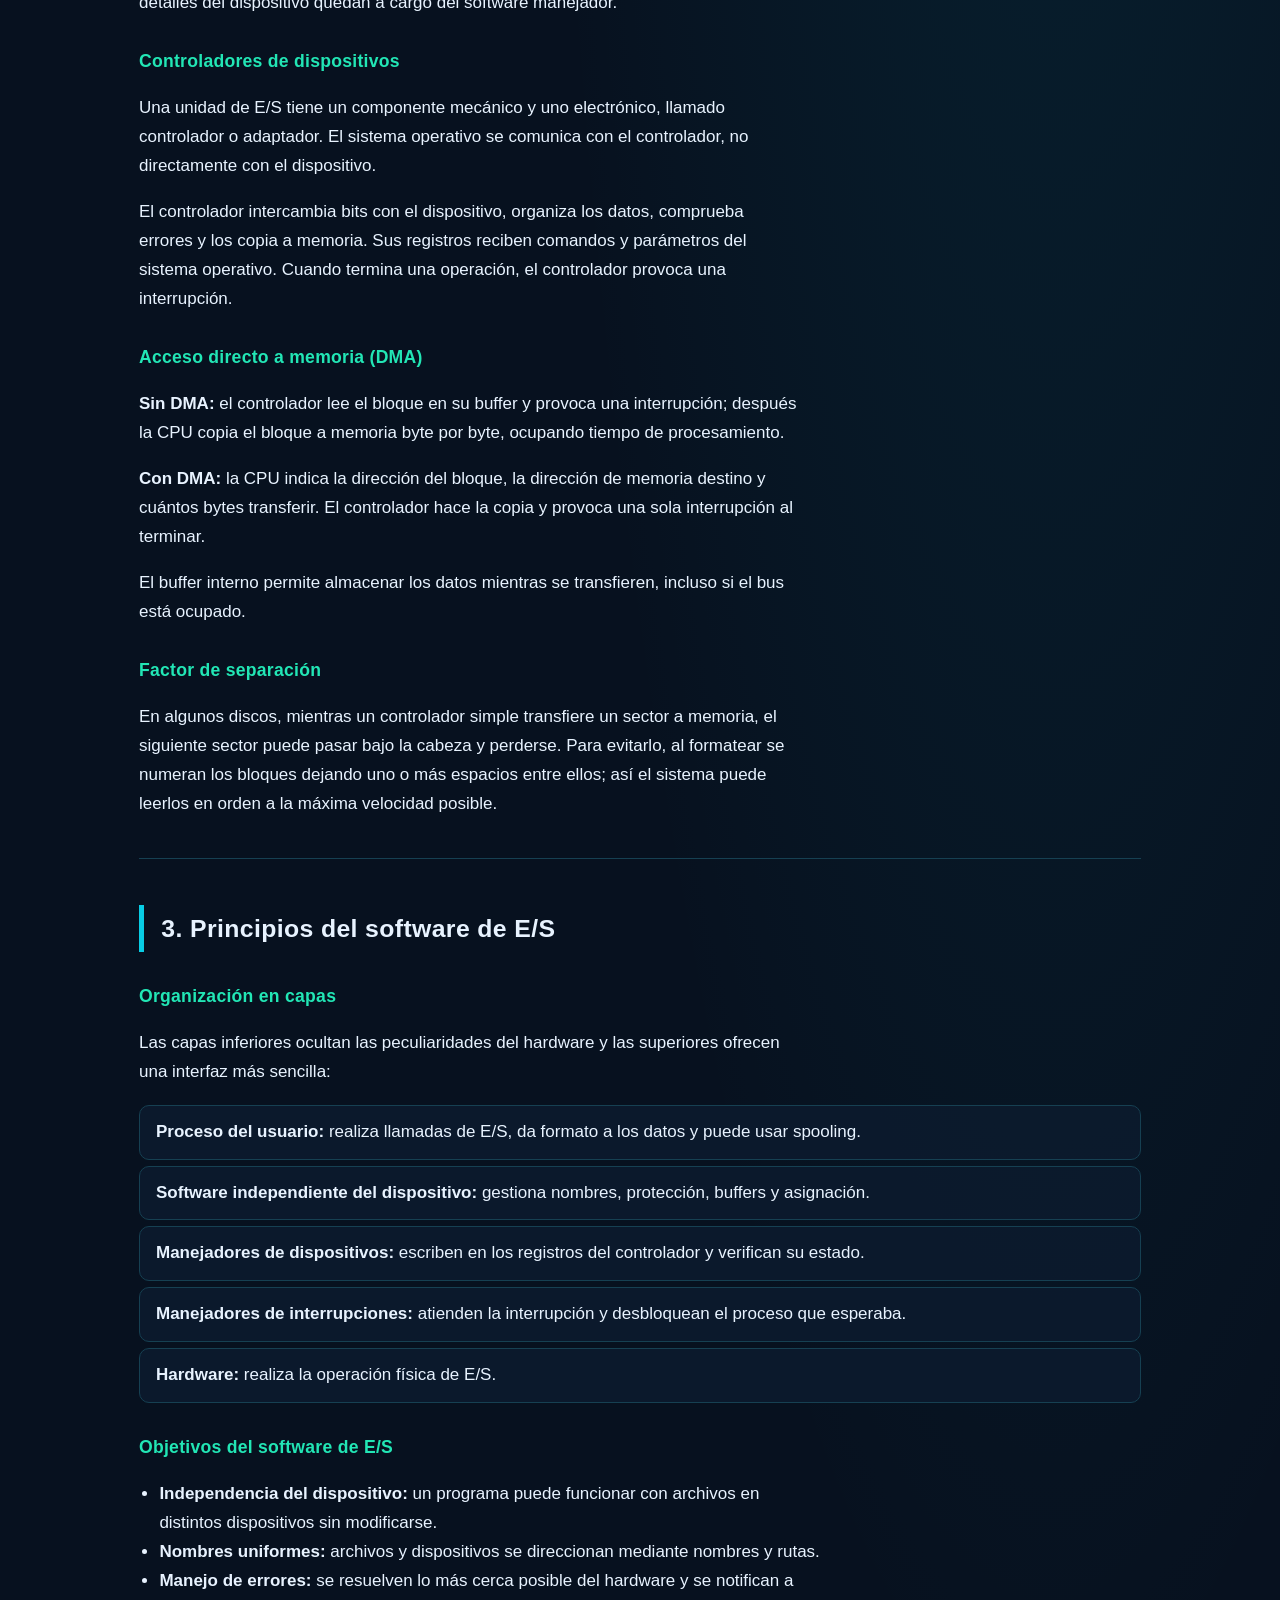
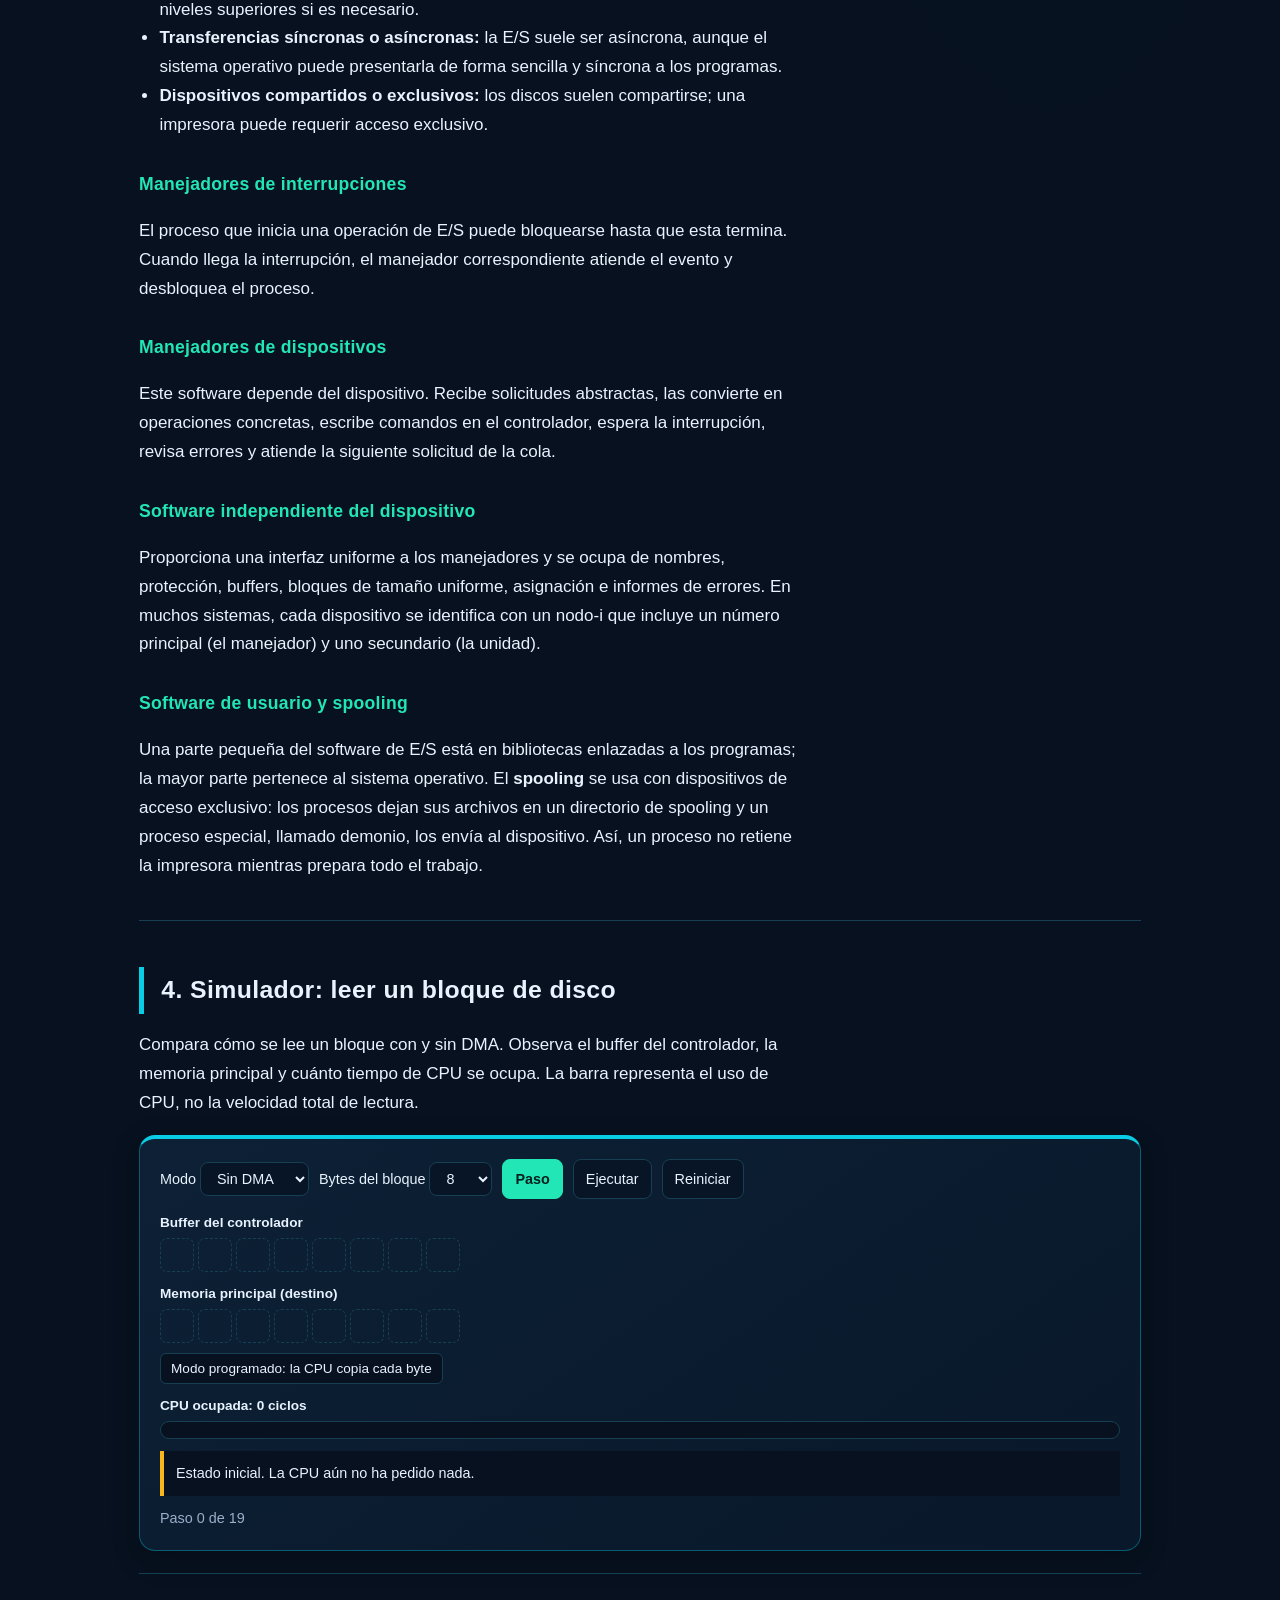
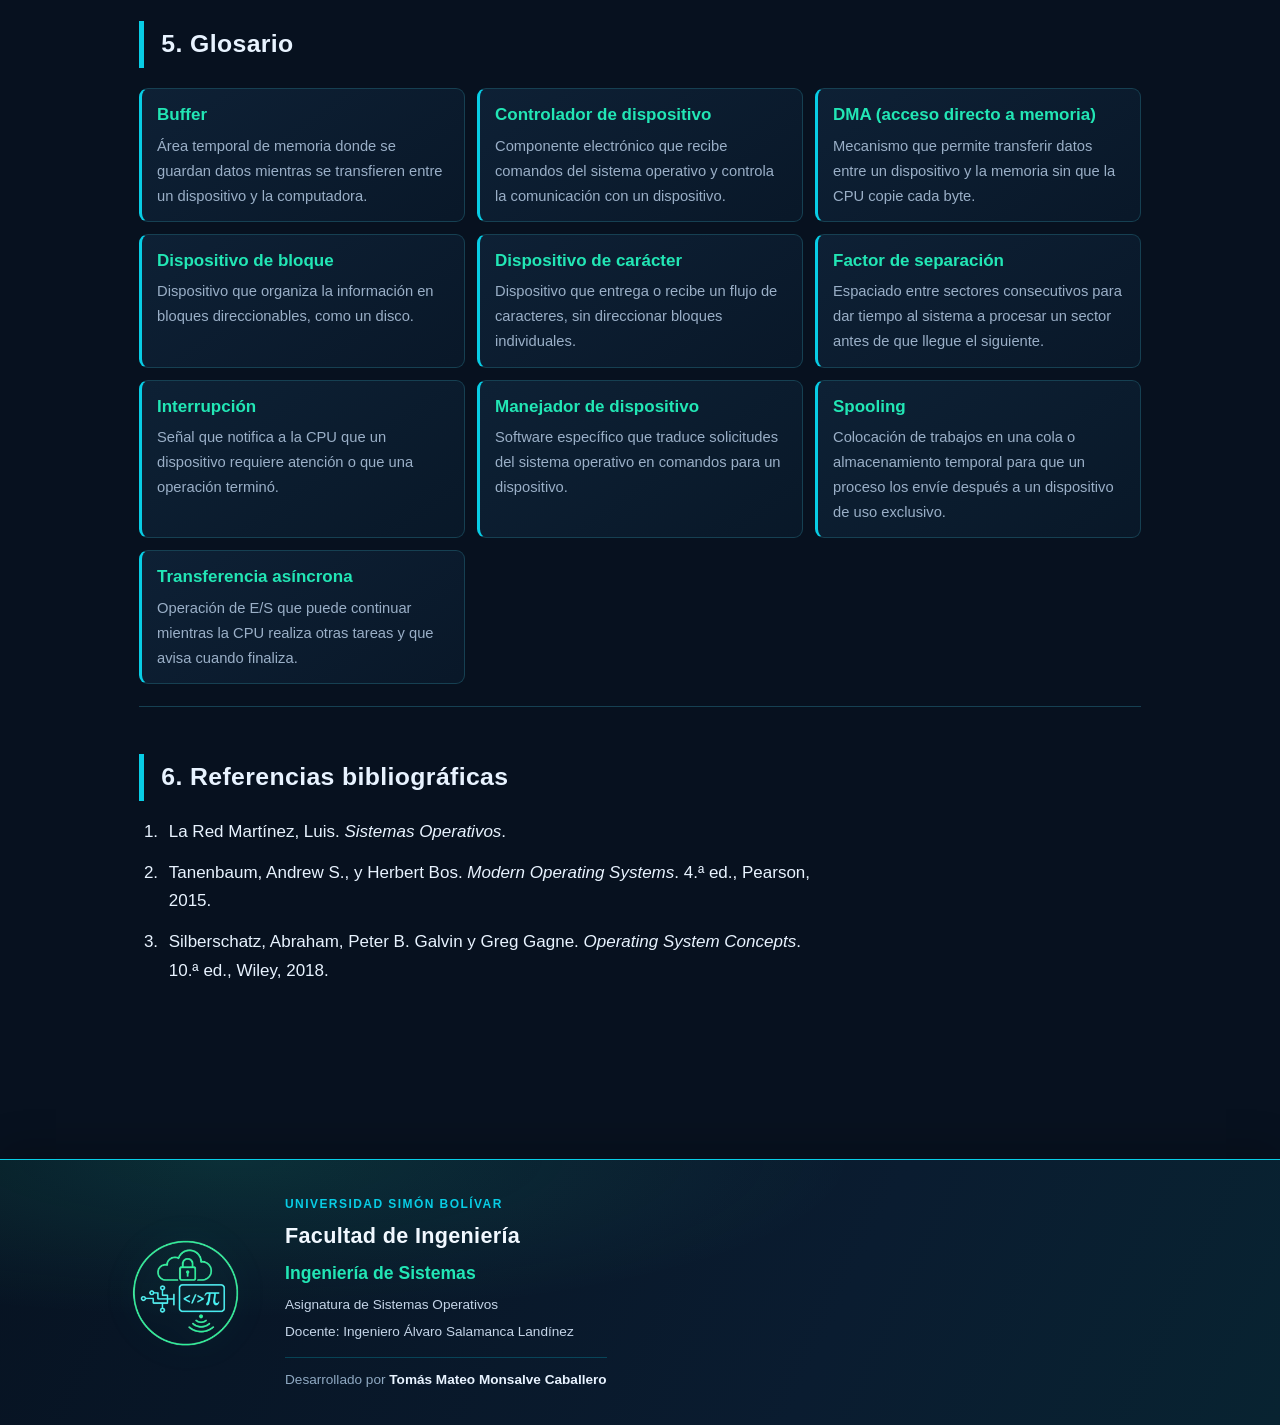
==== commit be87d3de: "retoques" ====
--- a/OVA ES/Index.html
+++ b/OVA ES/Index.html
@@ -7,21 +7,29 @@
   <link rel="stylesheet" href="styles.css">
 </head>
 <body class="sim-page">
-  <header class="hero">
+  <nav class="site-header" aria-label="Navegación principal">
+    <div class="topbar-inner">
+      <a class="site-brand" href="#top" aria-label="Ir al inicio de Entrada y Salida">
+        <img class="university-logo" src="Logo USB con el nombre completo.png" alt="Universidad Simón Bolívar">
+        <span class="brand-divider" aria-hidden="true"></span>
+        <img class="career-logo" src="logosist-removebg-preview.png" alt="">
+      </a>
+      <div class="top-nav">
+        <a class="active" href="#intro">Introducción</a>
+        <a href="#hardware">Hardware</a>
+        <a href="#software">Software</a>
+        <a href="#simulador">Simulador</a>
+        <a href="#glosario">Glosario</a>
+        <a href="#referencias">Referencias</a>
+      </div>
+    </div>
+  </nav>
+
+  <header class="hero" id="top">
     <div class="hero-inner">
       <div class="eyebrow">Universidad Simón Bolívar · Sistemas operativos · Capítulo 5</div>
       <h1>Entrada / Salida (E/S) en un sistema operativo</h1>
       <p class="lead">Cómo el sistema operativo controla los dispositivos de la computadora, desde el hardware hasta los programas del usuario.</p>
-      <nav aria-label="Contenido del OVA">
-        <div class="nav-links">
-          <a href="#intro">Introducción</a>
-          <a href="#hardware">Hardware de E/S</a>
-          <a href="#software">Software de E/S</a>
-          <a href="#simulador">Simulador</a>
-          <a href="#glosario">Glosario</a>
-          <a href="#referencias">Referencias</a>
-        </div>
-      </nav>
     </div>
   </header>
 
--- a/OVA ES/styles.css
+++ b/OVA ES/styles.css
@@ -25,13 +25,107 @@
   background-color: var(--bg);
 }
 
+.site-header {
+  position: sticky;
+  top: 0;
+  z-index: 1000;
+  border-bottom: 1px solid rgba(8, 205, 229, .3);
+  background: rgba(6, 16, 34, .94);
+  box-shadow: 0 8px 24px rgba(0, 0, 0, .22);
+  backdrop-filter: blur(14px);
+}
+.topbar-inner {
+  display: flex;
+  align-items: center;
+  gap: 18px;
+  max-width: 1150px;
+  min-height: 62px;
+  margin: 0 auto;
+  padding: 7px 20px;
+}
+.site-brand {
+  display: flex;
+  flex: 0 0 auto;
+  align-items: center;
+  gap: 12px;
+  text-decoration: none;
+}
+.university-logo {
+  display: block;
+  width: 144px;
+  height: 40px;
+  padding: 3px 7px;
+  border-radius: 7px;
+  background: #f7fbff;
+  object-fit: contain;
+}
+.brand-divider {
+  width: 1px;
+  height: 32px;
+  background: rgba(8, 205, 229, .35);
+}
+.career-logo {
+  display: block;
+  width: 40px;
+  height: 40px;
+  object-fit: contain;
+  filter: drop-shadow(0 0 8px rgba(34, 230, 181, .28));
+}
+.top-nav {
+  display: flex;
+  flex: 1;
+  align-items: center;
+  justify-content: flex-end;
+  gap: 3px;
+}
+.top-nav a {
+  padding: 7px 10px;
+  border: 1px solid transparent;
+  border-radius: 999px;
+  color: #b6c8de;
+  font-size: .79rem;
+  font-weight: 700;
+  line-height: 1.2;
+  text-decoration: none;
+  white-space: nowrap;
+}
+.top-nav a:hover,
+.top-nav a:focus-visible {
+  border-color: rgba(8, 205, 229, .35);
+  background: rgba(8, 205, 229, .12);
+  color: #72edff;
+}
+.top-nav a.active {
+  background: var(--ac2);
+  color: #061827;
+}
+
 .hero {
+  position: relative;
+  isolation: isolate;
+  overflow: hidden;
+  scroll-margin-top: 62px;
   color: #f3f9ff;
   background: linear-gradient(112deg, #071322 0%, #0b1c31 58%, #0a2939 100%);
   border-bottom: 1px solid rgba(8, 205, 229, .55);
   box-shadow: 0 12px 36px rgba(0, 0, 0, .22);
 }
+.hero::after {
+  position: absolute;
+  z-index: -1;
+  top: 50%;
+  right: max(24px, calc((100vw - 1050px) / 2 + 24px));
+  width: clamp(180px, 22vw, 290px);
+  aspect-ratio: 1;
+  transform: translateY(-50%);
+  background: url("logosist-removebg-preview.png") center / contain no-repeat;
+  content: "";
+  opacity: .14;
+  pointer-events: none;
+}
 .hero-inner {
+  position: relative;
+  z-index: 1;
   max-width: 1050px;
   margin: 0 auto;
   padding: 48px 24px 42px;
@@ -117,6 +211,7 @@
 }
 
 .index-wrap section {
+  scroll-margin-top: 82px;
   padding: 4px 0 22px;
   border-bottom: 1px solid var(--line);
 }
@@ -413,6 +508,30 @@
 }
 
 @media (max-width: 560px) {
+  .hero { scroll-margin-top: 118px; }
+  .hero::after {
+    right: 12px;
+    width: 150px;
+    opacity: .07;
+  }
+  .topbar-inner {
+    flex-wrap: wrap;
+    gap: 6px 14px;
+    padding: 7px 12px;
+  }
+  .site-brand { gap: 8px; }
+  .university-logo { width: 120px; height: 34px; }
+  .career-logo { width: 34px; height: 34px; }
+  .top-nav {
+    flex-basis: 100%;
+    justify-content: flex-start;
+    overflow-x: auto;
+    padding-bottom: 3px;
+    scrollbar-width: none;
+  }
+  .top-nav::-webkit-scrollbar { display: none; }
+  .top-nav a { padding: 7px 9px; }
+  .index-wrap section { scroll-margin-top: 118px; }
   .hero-inner { padding: 32px 18px; }
   .index-wrap { padding-right: 18px; padding-left: 18px; }
   h1 { font-size: 2.1rem; }
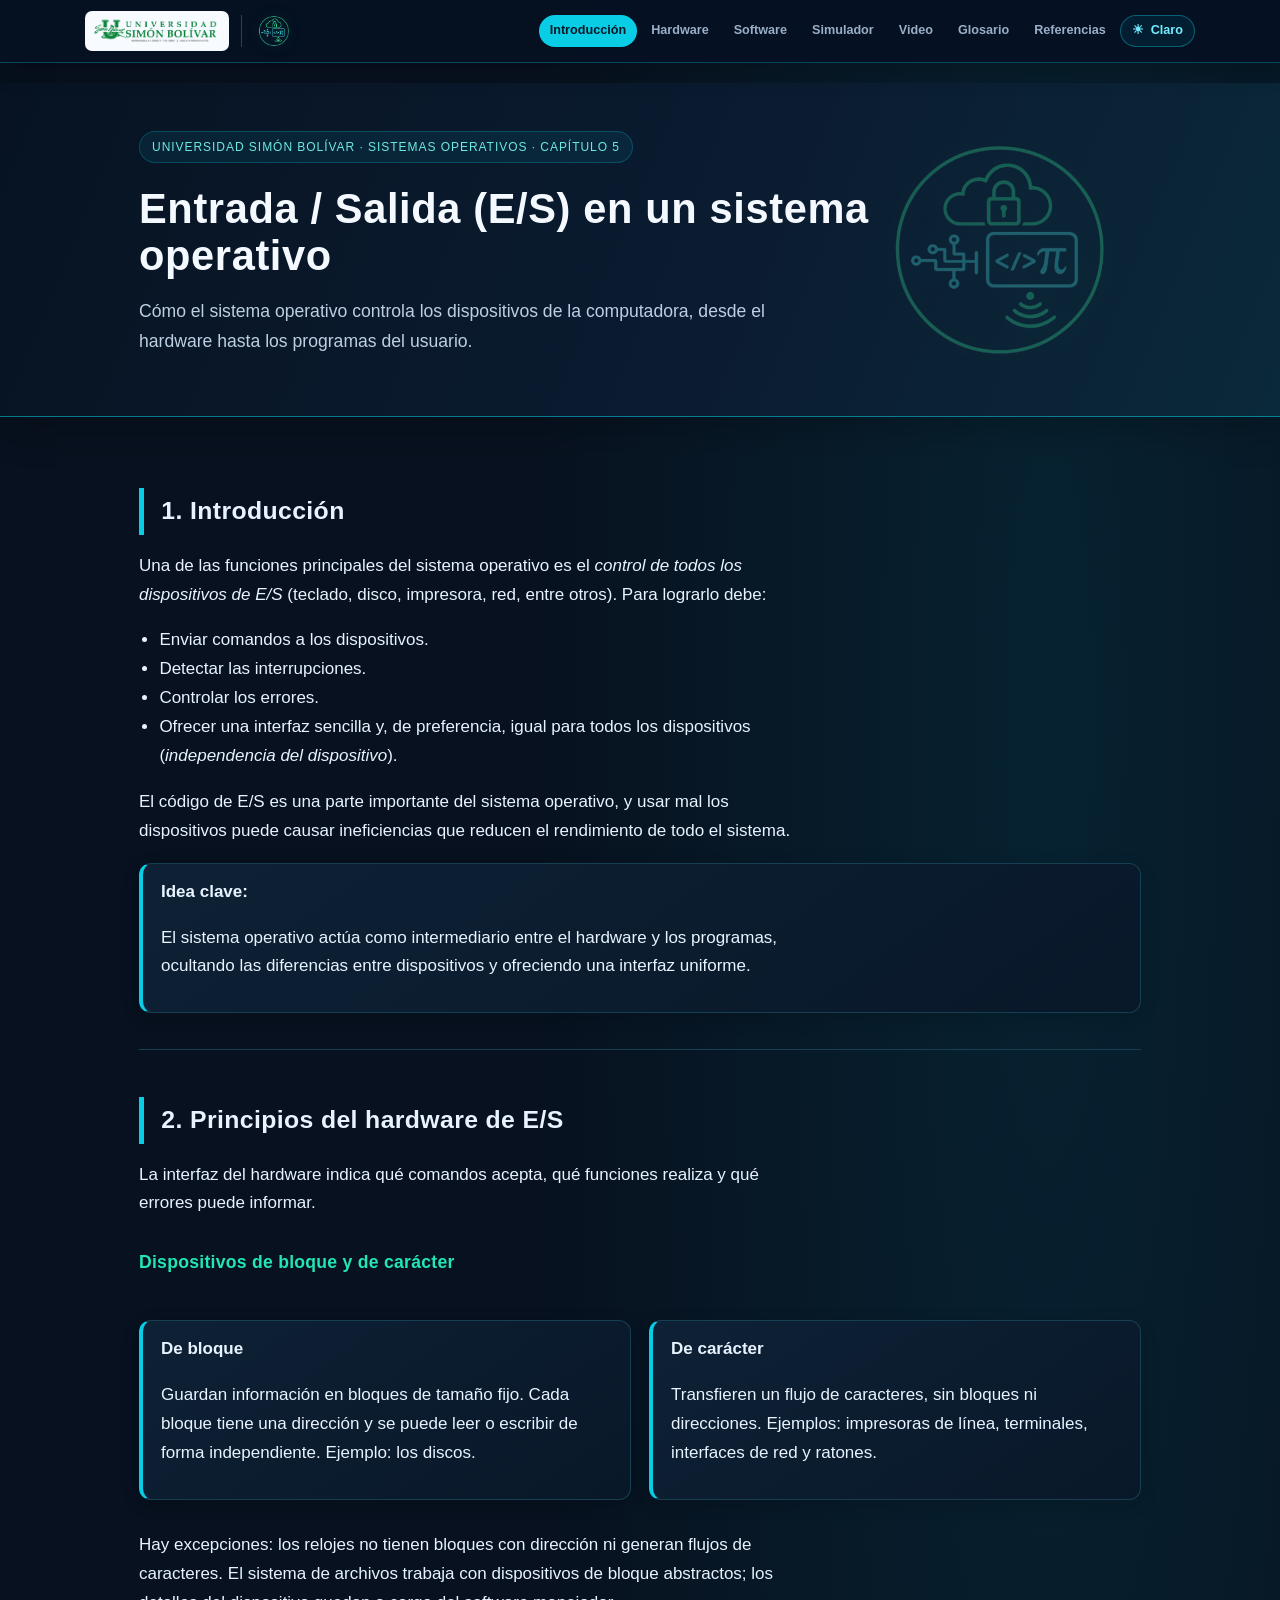
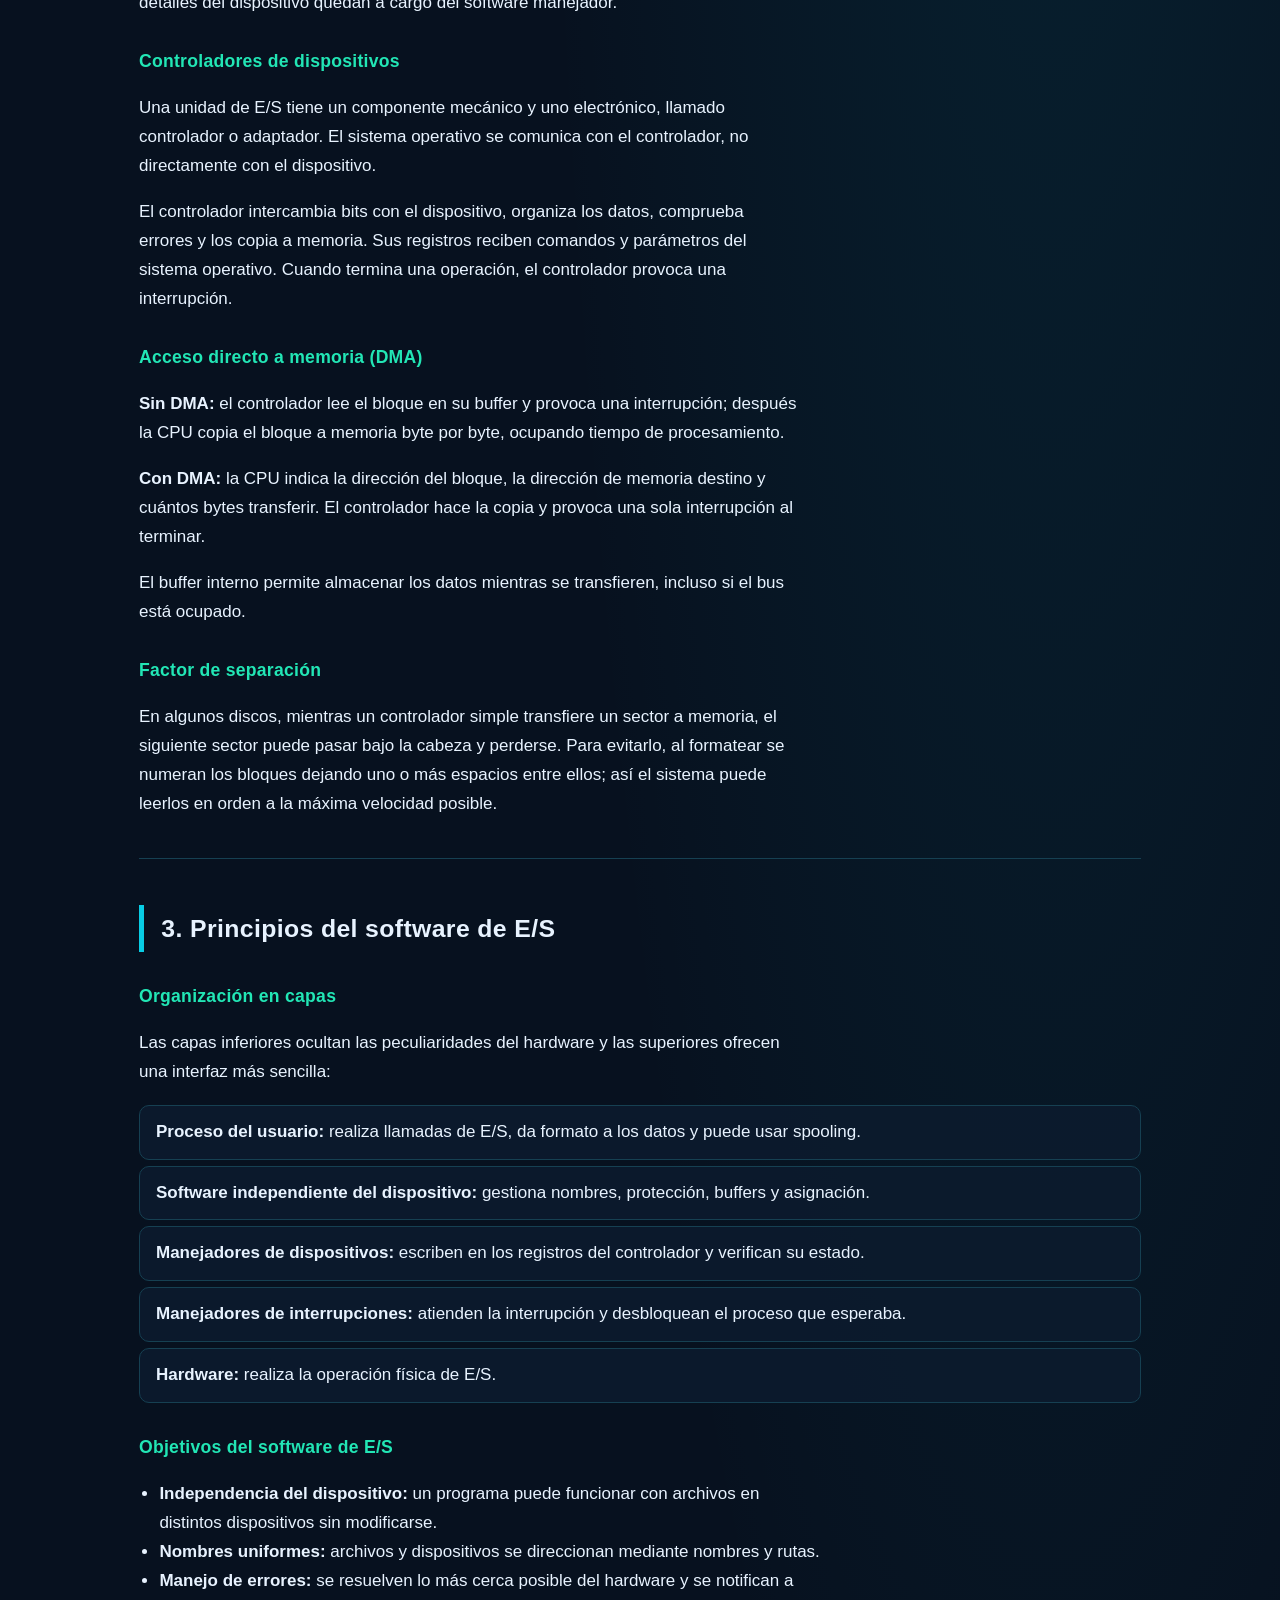
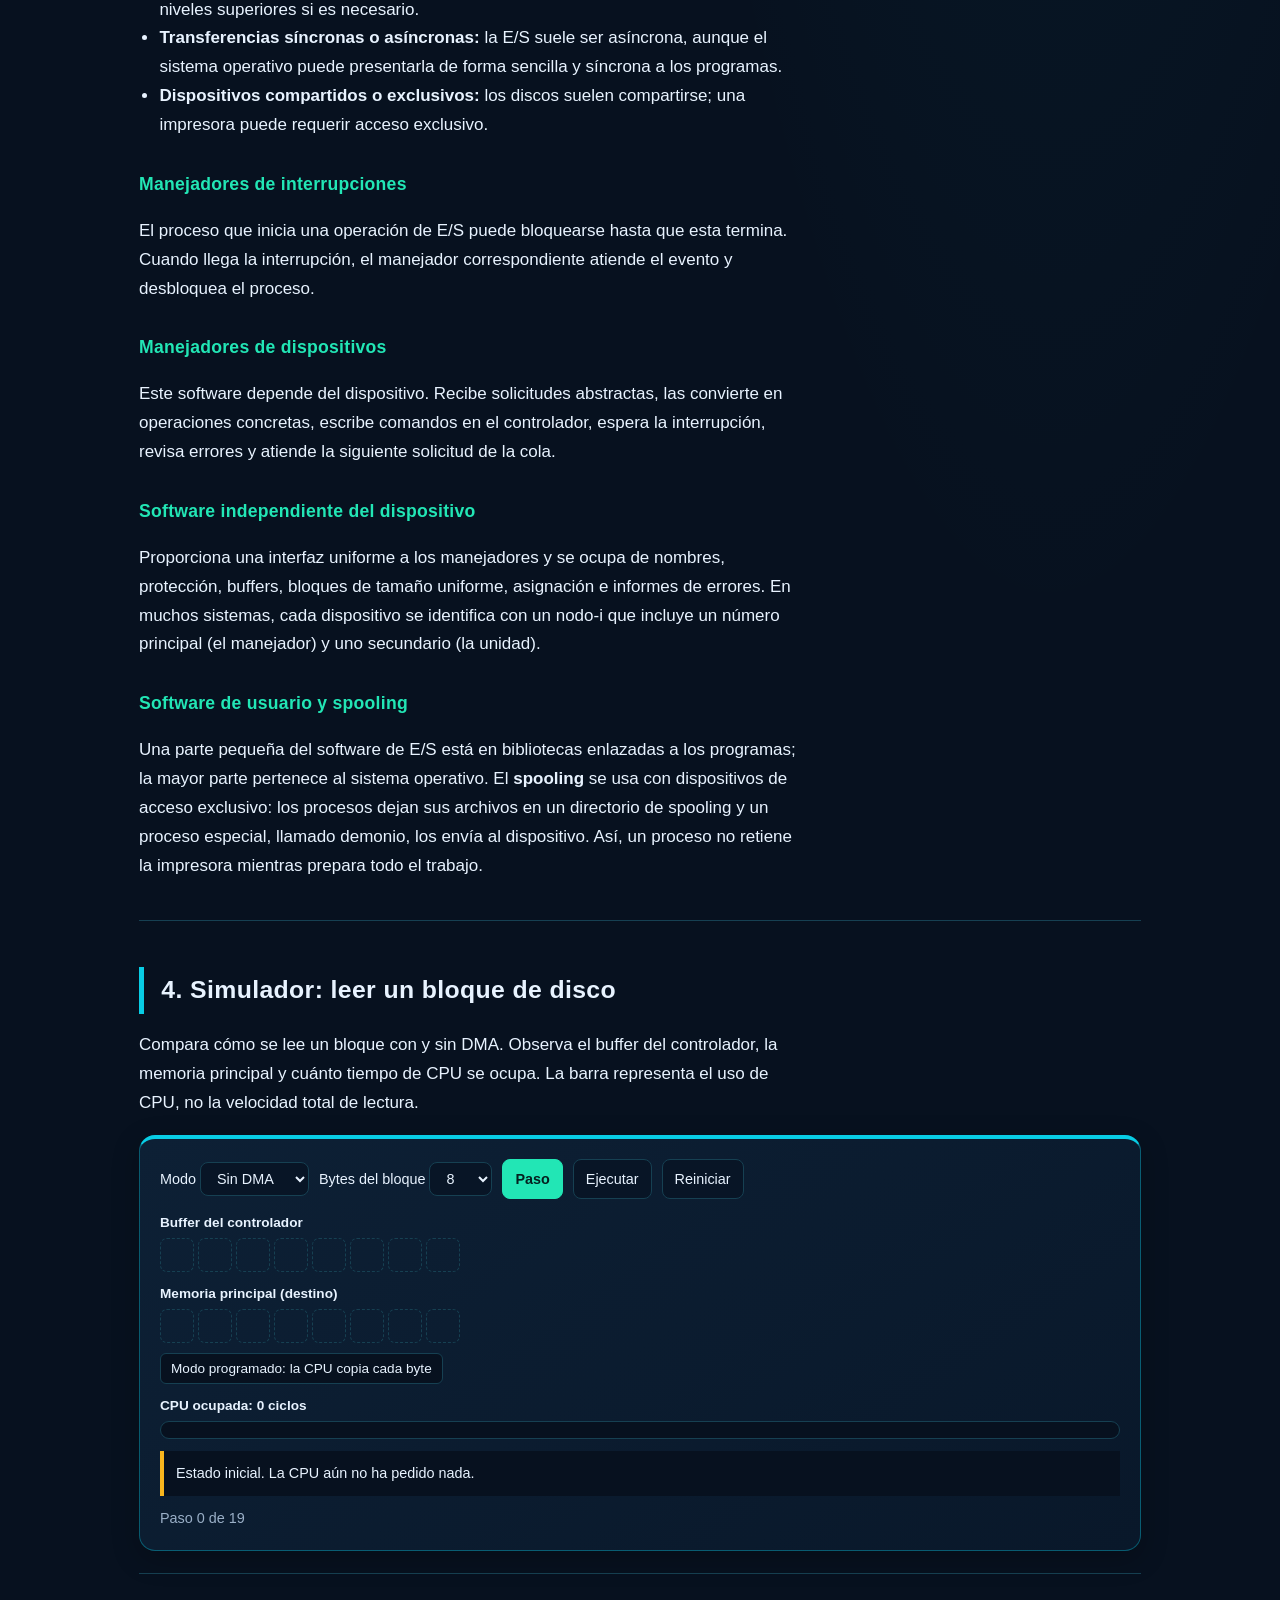
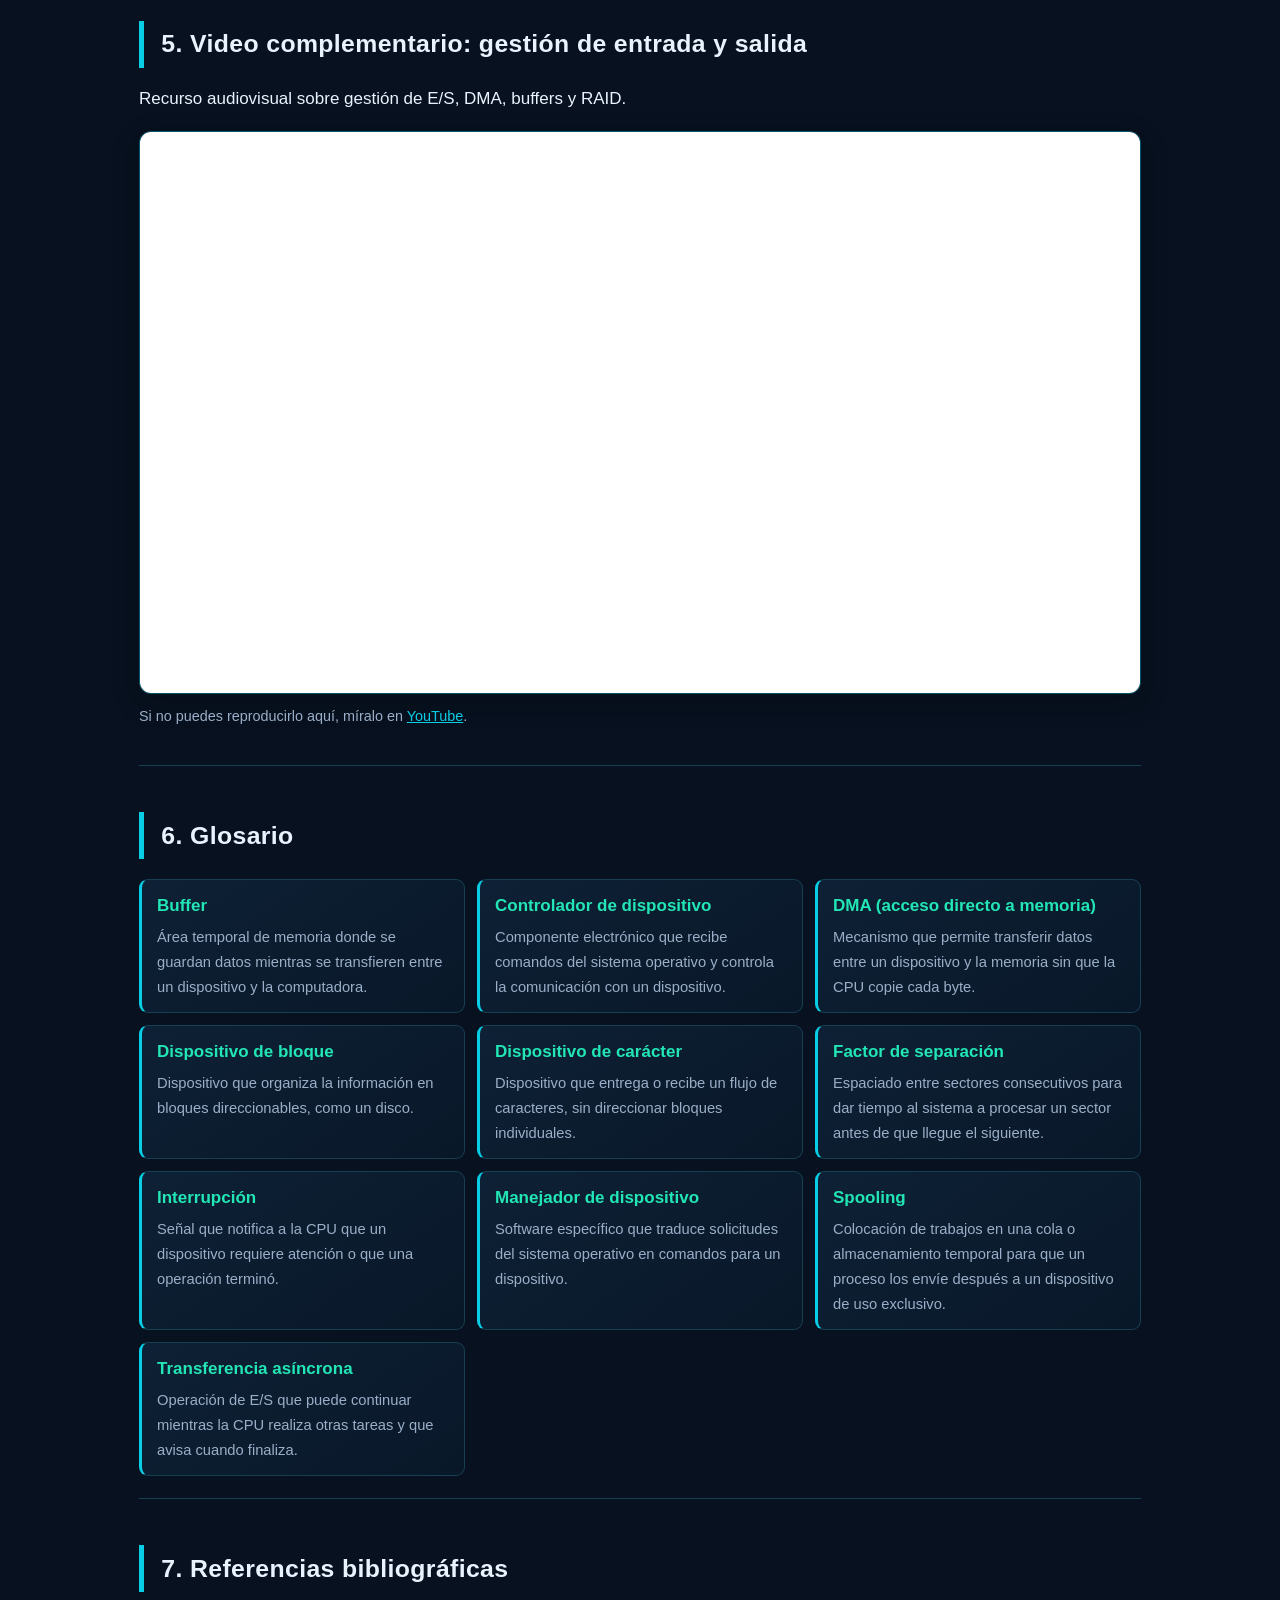
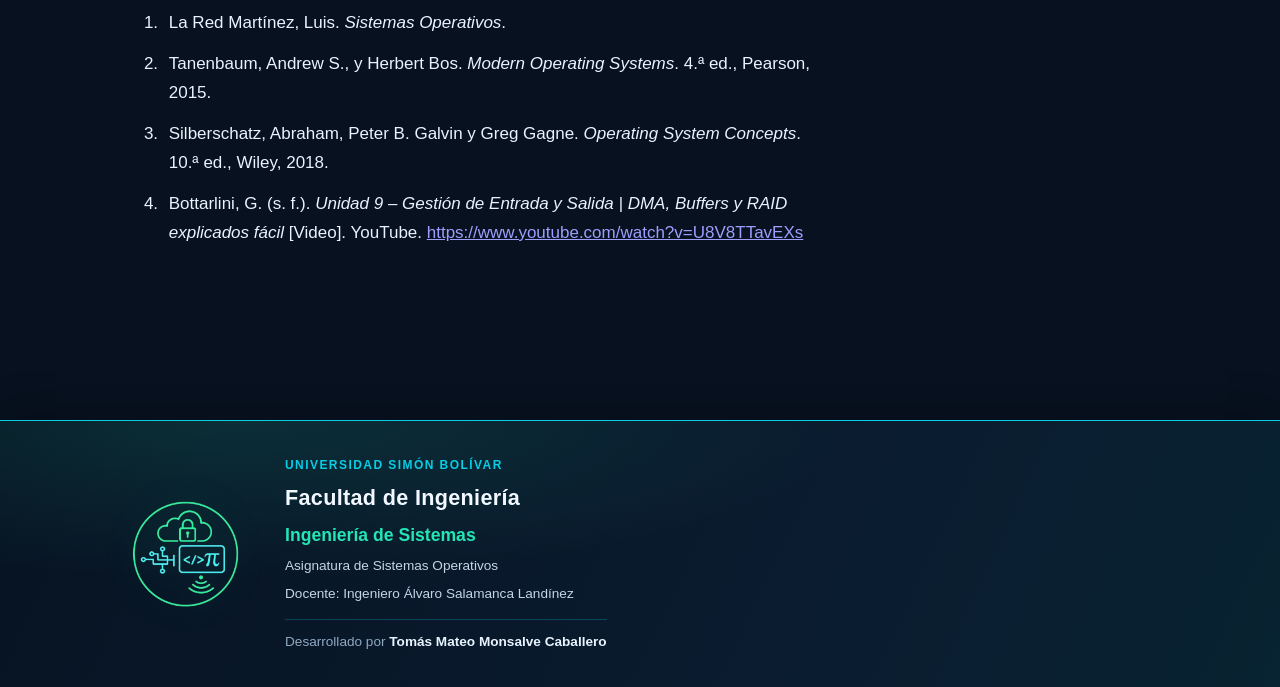
==== commit 30f55c67: "Video" ====
--- a/OVA ES/Index.html
+++ b/OVA ES/Index.html
@@ -1,5 +1,5 @@
 <!DOCTYPE html>
-<html lang="es">
+<html lang="es" data-theme="dark">
 <head>
   <meta charset="utf-8">
   <meta name="viewport" content="width=device-width, initial-scale=1">
@@ -19,8 +19,13 @@
         <a href="#hardware">Hardware</a>
         <a href="#software">Software</a>
         <a href="#simulador">Simulador</a>
+        <a href="#video">Video</a>
         <a href="#glosario">Glosario</a>
         <a href="#referencias">Referencias</a>
+        <button class="theme-toggle" id="theme-toggle" type="button" aria-label="Cambiar a modo claro" aria-pressed="false">
+          <span id="theme-icon" aria-hidden="true">☀</span>
+          <span id="theme-label">Claro</span>
+        </button>
       </div>
     </div>
   </nav>
@@ -148,8 +153,24 @@
       </div>
     </section>
 
+    <section id="video">
+      <h2>5. Video complementario: gestión de entrada y salida</h2>
+      <p>Recurso audiovisual sobre gestión de E/S, DMA, buffers y RAID.</p>
+      <div class="video-frame" id="video-player">
+        <a class="video-fallback" href="https://www.youtube.com/watch?v=U8V8TTavEXs" target="_blank" rel="noopener noreferrer">
+          <img src="https://i.ytimg.com/vi/U8V8TTavEXs/hqdefault.jpg" alt="" loading="lazy">
+          <span class="video-fallback-content">
+            <span class="video-play-icon" aria-hidden="true">▶</span>
+            <strong>Reproducir video en YouTube</strong>
+            <span class="video-fallback-note">Al abrir esta página como archivo local, el reproductor incrustado no está disponible. Pulsa aquí para ver el video.</span>
+          </span>
+        </a>
+      </div>
+      <p class="video-source">Si no puedes reproducirlo aquí, míralo en <a href="https://www.youtube.com/watch?v=U8V8TTavEXs" target="_blank" rel="noopener noreferrer">YouTube</a>.</p>
+    </section>
+
     <section id="glosario">
-      <h2>5. Glosario</h2>
+      <h2>6. Glosario</h2>
       <dl class="glossary">
         <div>
           <dt>Buffer</dt>
@@ -195,11 +216,12 @@
     </section>
 
     <section id="referencias">
-      <h2>6. Referencias bibliográficas</h2>
+      <h2>7. Referencias bibliográficas</h2>
       <ol class="references">
         <li>La Red Martínez, Luis. <cite>Sistemas Operativos</cite>.</li>
         <li>Tanenbaum, Andrew S., y Herbert Bos. <cite>Modern Operating Systems</cite>. 4.ª ed., Pearson, 2015.</li>
         <li>Silberschatz, Abraham, Peter B. Galvin y Greg Gagne. <cite>Operating System Concepts</cite>. 10.ª ed., Wiley, 2018.</li>
+        <li>Bottarlini, G. (s. f.). <cite>Unidad 9 – Gestión de Entrada y Salida | DMA, Buffers y RAID explicados fácil</cite> [Video]. YouTube. <a href="https://www.youtube.com/watch?v=U8V8TTavEXs" target="_blank" rel="noopener noreferrer">https://www.youtube.com/watch?v=U8V8TTavEXs</a></li>
       </ol>
     </section>
 
@@ -222,6 +244,31 @@
   <script>
     var $ = function(id){ return document.getElementById(id); };
     var steps = [], idx = 0, timer = null;
+
+    function setTheme(theme) {
+      var isLight = theme === 'light';
+      document.documentElement.setAttribute('data-theme', isLight ? 'light' : 'dark');
+      $('theme-toggle').setAttribute('aria-pressed', isLight ? 'true' : 'false');
+      $('theme-toggle').setAttribute('aria-label', isLight ? 'Cambiar a modo oscuro' : 'Cambiar a modo claro');
+      $('theme-icon').textContent = isLight ? '☾' : '☀';
+      $('theme-label').textContent = isLight ? 'Oscuro' : 'Claro';
+    }
+
+    $('theme-toggle').onclick = function() {
+      setTheme(document.documentElement.getAttribute('data-theme') === 'light' ? 'dark' : 'light');
+    };
+
+    if (window.location.protocol !== 'file:') {
+      var video = document.createElement('iframe');
+      video.src = 'https://www.youtube-nocookie.com/embed/U8V8TTavEXs?rel=0';
+      video.title = 'Unidad 9 – Gestión de Entrada y Salida | DMA, Buffers y RAID explicados fácil';
+      video.loading = 'lazy';
+      video.referrerPolicy = 'strict-origin-when-cross-origin';
+      video.allow = 'accelerometer; autoplay; clipboard-write; encrypted-media; gyroscope; picture-in-picture';
+      video.allowFullscreen = true;
+      $('video-player').innerHTML = '';
+      $('video-player').appendChild(video);
+    }
 
     function build() {
       stop();
--- a/OVA ES/styles.css
+++ b/OVA ES/styles.css
@@ -1,4 +1,5 @@
 :root {
+  color-scheme: dark;
   --bg: #07111f;
   --fg: #e8f3ff;
   --mut: #9aafc7;
@@ -82,7 +83,7 @@
   padding: 7px 10px;
   border: 1px solid transparent;
   border-radius: 999px;
-  color: #b6c8de;
+  color: var(--mut);
   font-size: .79rem;
   font-weight: 700;
   line-height: 1.2;
@@ -98,6 +99,26 @@
 .top-nav a.active {
   background: var(--ac2);
   color: #061827;
+}
+.theme-toggle {
+  display: inline-flex;
+  align-items: center;
+  gap: 7px;
+  padding: 7px 11px;
+  border: 1px solid rgba(8, 205, 229, .38);
+  border-radius: 999px;
+  background: rgba(8, 205, 229, .08);
+  color: #72edff;
+  font: inherit;
+  font-size: .79rem;
+  font-weight: 700;
+  line-height: 1.2;
+  white-space: nowrap;
+  cursor: pointer;
+}
+.theme-toggle:hover,
+.theme-toggle:focus-visible {
+  background: rgba(8, 205, 229, .18);
 }
 
 .hero {
@@ -120,7 +141,8 @@
   transform: translateY(-50%);
   background: url("logosist-removebg-preview.png") center / contain no-repeat;
   content: "";
-  opacity: .14;
+  filter: drop-shadow(0 0 14px rgba(34, 230, 181, .2));
+  opacity: .3;
   pointer-events: none;
 }
 .hero-inner {
@@ -319,6 +341,88 @@
   color: #e8f3ff;
 }
 
+.video-frame {
+  width: 100%;
+  aspect-ratio: 16 / 9;
+  overflow: hidden;
+  border: 1px solid rgba(8, 205, 229, .36);
+  border-radius: 12px;
+  background: #081526;
+  box-shadow: 0 8px 28px rgba(0, 0, 0, .24);
+}
+.video-frame iframe {
+  display: block;
+  width: 100%;
+  height: 100%;
+  border: 0;
+}
+.video-fallback {
+  position: relative;
+  isolation: isolate;
+  display: grid;
+  width: 100%;
+  height: 100%;
+  min-height: 260px;
+  place-items: center;
+  overflow: hidden;
+  color: #ffffff;
+  text-align: center;
+  text-decoration: none;
+}
+.video-fallback img {
+  position: absolute;
+  z-index: -2;
+  inset: 0;
+  width: 100%;
+  height: 100%;
+  object-fit: cover;
+  opacity: .48;
+}
+.video-fallback::after {
+  position: absolute;
+  z-index: -1;
+  inset: 0;
+  background: linear-gradient(90deg, rgba(4, 12, 24, .86), rgba(4, 12, 24, .45));
+  content: "";
+}
+.video-fallback-content {
+  display: flex;
+  flex-direction: column;
+  align-items: center;
+  gap: 12px;
+  max-width: 560px;
+  padding: 24px;
+}
+.video-play-icon {
+  display: grid;
+  width: 58px;
+  height: 58px;
+  place-items: center;
+  padding-left: 4px;
+  border-radius: 50%;
+  background: #ff0033;
+  color: #ffffff;
+  font-size: 1.35rem;
+}
+.video-fallback-content strong {
+  font-size: 1.2rem;
+}
+.video-fallback-note {
+  color: #dce9f5;
+  font-size: .9rem;
+}
+.video-fallback:hover .video-play-icon {
+  transform: scale(1.08);
+}
+.video-source {
+  margin-top: 10px;
+  color: var(--mut);
+  font-size: .9rem;
+}
+.video-source a {
+  color: var(--ac2);
+}
+
 .sim {
   background: linear-gradient(145deg, #0d2035, #09182a);
   border: 1px solid rgba(8, 205, 229, .36);
@@ -498,6 +602,108 @@
   font-size: .9rem;
 }
 
+:root[data-theme="light"] {
+  color-scheme: light;
+  --bg: #f3f7fb;
+  --fg: #17283b;
+  --mut: #52677d;
+  --card: #ffffff;
+  --line: #d3e1eb;
+  --ac: #087d62;
+  --ac2: #0793ad;
+  --warn: #a86500;
+  --cpu: #c56721;
+  --ok: #16865a;
+}
+:root[data-theme="light"] .site-header {
+  border-bottom-color: rgba(7, 147, 173, .25);
+  background: rgba(248, 251, 255, .94);
+  box-shadow: 0 8px 24px rgba(20, 45, 70, .12);
+}
+:root[data-theme="light"] .top-nav a:hover,
+:root[data-theme="light"] .top-nav a:focus-visible {
+  border-color: rgba(7, 147, 173, .35);
+  background: rgba(7, 147, 173, .1);
+  color: #07657a;
+}
+:root[data-theme="light"] .top-nav a.active {
+  color: #ffffff;
+}
+:root[data-theme="light"] .theme-toggle {
+  border-color: rgba(7, 147, 173, .38);
+  background: rgba(7, 147, 173, .08);
+  color: #07657a;
+}
+:root[data-theme="light"] .theme-toggle:hover,
+:root[data-theme="light"] .theme-toggle:focus-visible {
+  background: rgba(7, 147, 173, .16);
+}
+:root[data-theme="light"] .hero {
+  color: #17283b;
+  background: linear-gradient(112deg, #eff7fb 0%, #e8f4fa 58%, #e1f3f4 100%);
+  border-bottom-color: rgba(7, 147, 173, .35);
+  box-shadow: 0 12px 36px rgba(20, 45, 70, .1);
+}
+:root[data-theme="light"] .hero::after {
+  filter: drop-shadow(0 0 14px rgba(8, 125, 98, .16));
+  opacity: .46;
+}
+:root[data-theme="light"] .hero .eyebrow {
+  border-color: rgba(7, 147, 173, .25);
+  background: rgba(7, 147, 173, .08);
+  color: #087d8e;
+}
+:root[data-theme="light"] .hero .lead {
+  color: #52677d;
+}
+:root[data-theme="light"] .box,
+:root[data-theme="light"] .glossary > div {
+  background: linear-gradient(145deg, #ffffff, #f3f8fc);
+  box-shadow: 0 4px 18px rgba(20, 45, 70, .07);
+}
+:root[data-theme="light"] .layers .item {
+  background: #ffffff;
+}
+:root[data-theme="light"] .sim {
+  border-color: rgba(7, 147, 173, .32);
+  background: linear-gradient(145deg, #ffffff, #f0f7fb);
+  box-shadow: 0 8px 28px rgba(20, 45, 70, .1);
+}
+:root[data-theme="light"] .ctl select,
+:root[data-theme="light"] .ctl button:not(.main) {
+  border-color: var(--line);
+  background: #ffffff;
+  color: var(--fg);
+}
+:root[data-theme="light"] #msg {
+  background: #ffffff;
+}
+:root[data-theme="light"] .references cite {
+  color: #17283b;
+}
+:root[data-theme="light"] .video-frame {
+  border-color: rgba(7, 147, 173, .32);
+  background: #eaf3f8;
+  box-shadow: 0 8px 28px rgba(20, 45, 70, .1);
+}
+:root[data-theme="light"] .project-footer {
+  background:
+    radial-gradient(ellipse at 18% 0%, rgba(8, 125, 98, .08), transparent 42%),
+    linear-gradient(115deg, #eaf3f8, #f3f8fb 65%, #e7f5f4);
+  box-shadow: 0 -12px 36px rgba(20, 45, 70, .08);
+}
+:root[data-theme="light"] .footer-copy p {
+  color: #40566c;
+}
+:root[data-theme="light"] .footer-copy h2,
+:root[data-theme="light"] .footer-developer strong {
+  color: #17283b;
+}
+:root[data-theme="light"] .footer-copy .footer-developer {
+  border-top-color: rgba(7, 147, 173, .24);
+  color: #52677d;
+}
+
 nav a {
   color: var(--ac);
   text-decoration: none;
@@ -512,7 +718,7 @@
   .hero::after {
     right: 12px;
     width: 150px;
-    opacity: .07;
+    opacity: .24;
   }
   .topbar-inner {
     flex-wrap: wrap;
